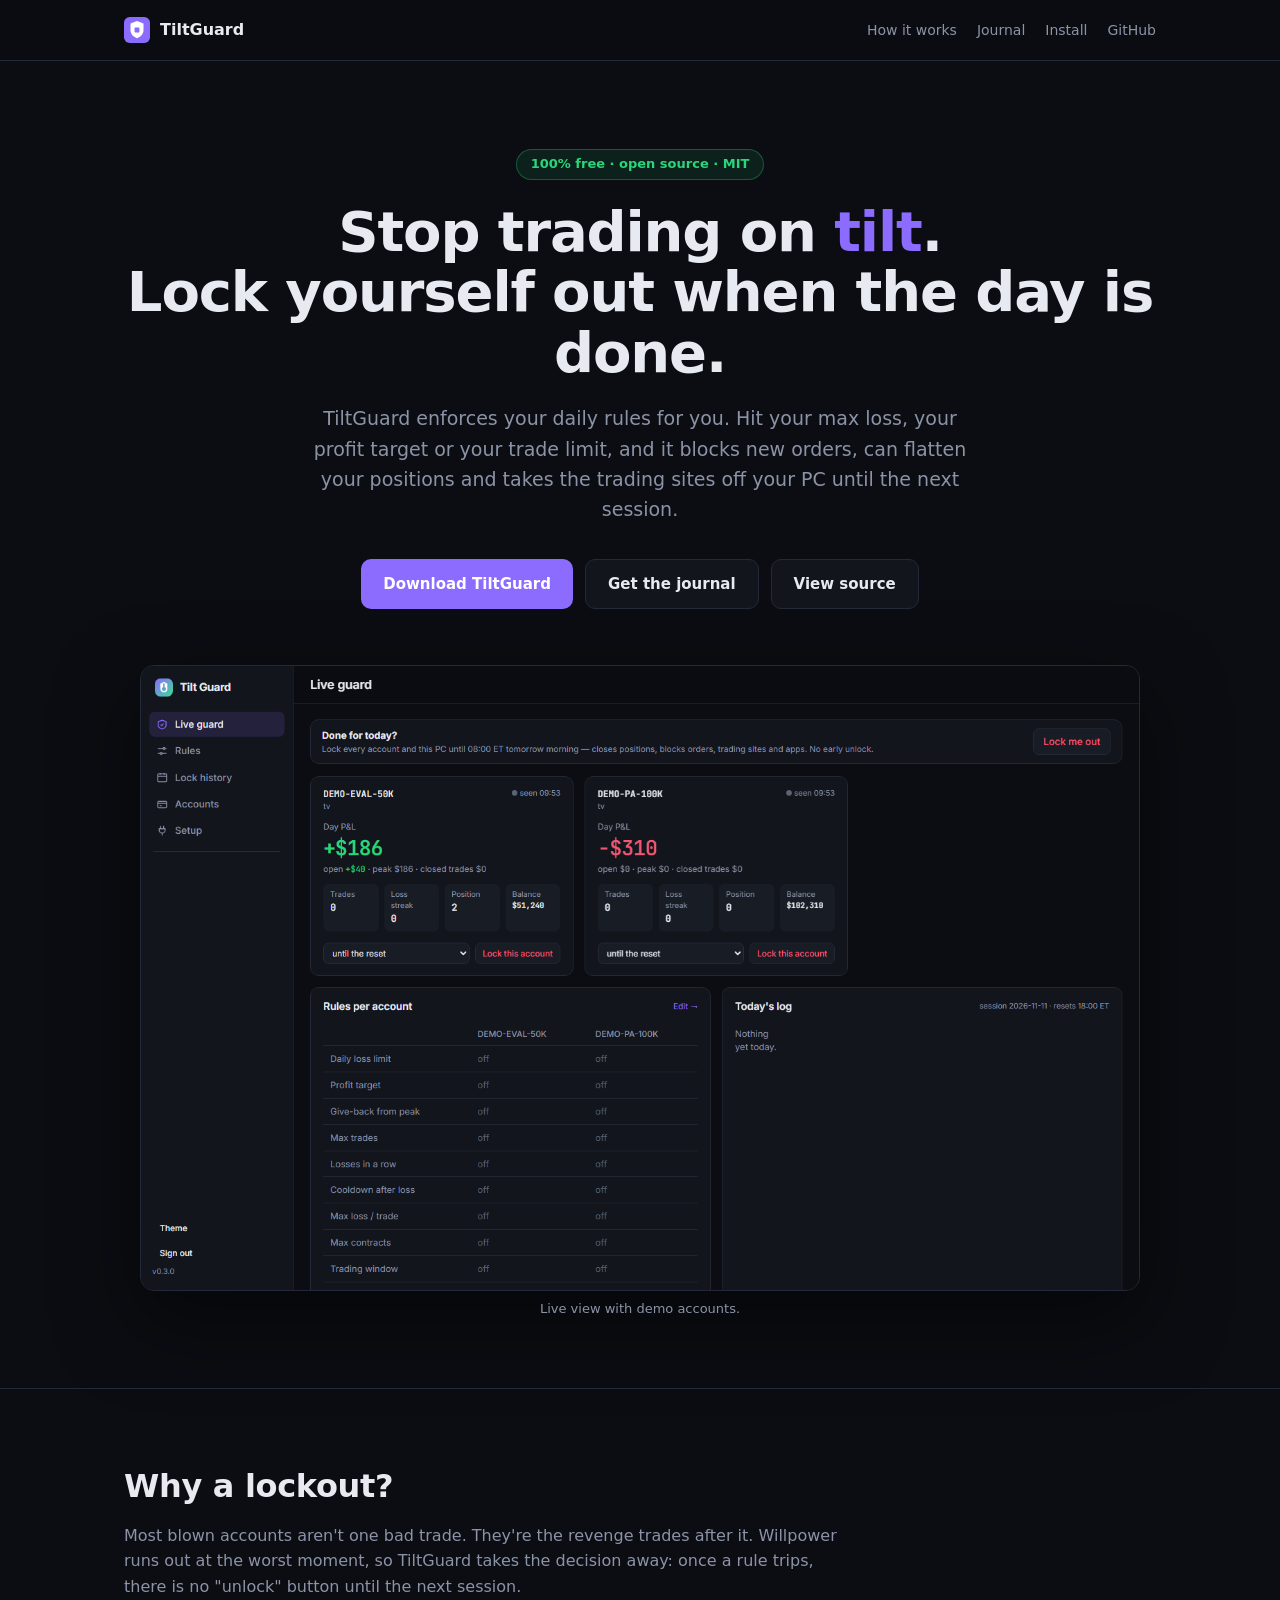
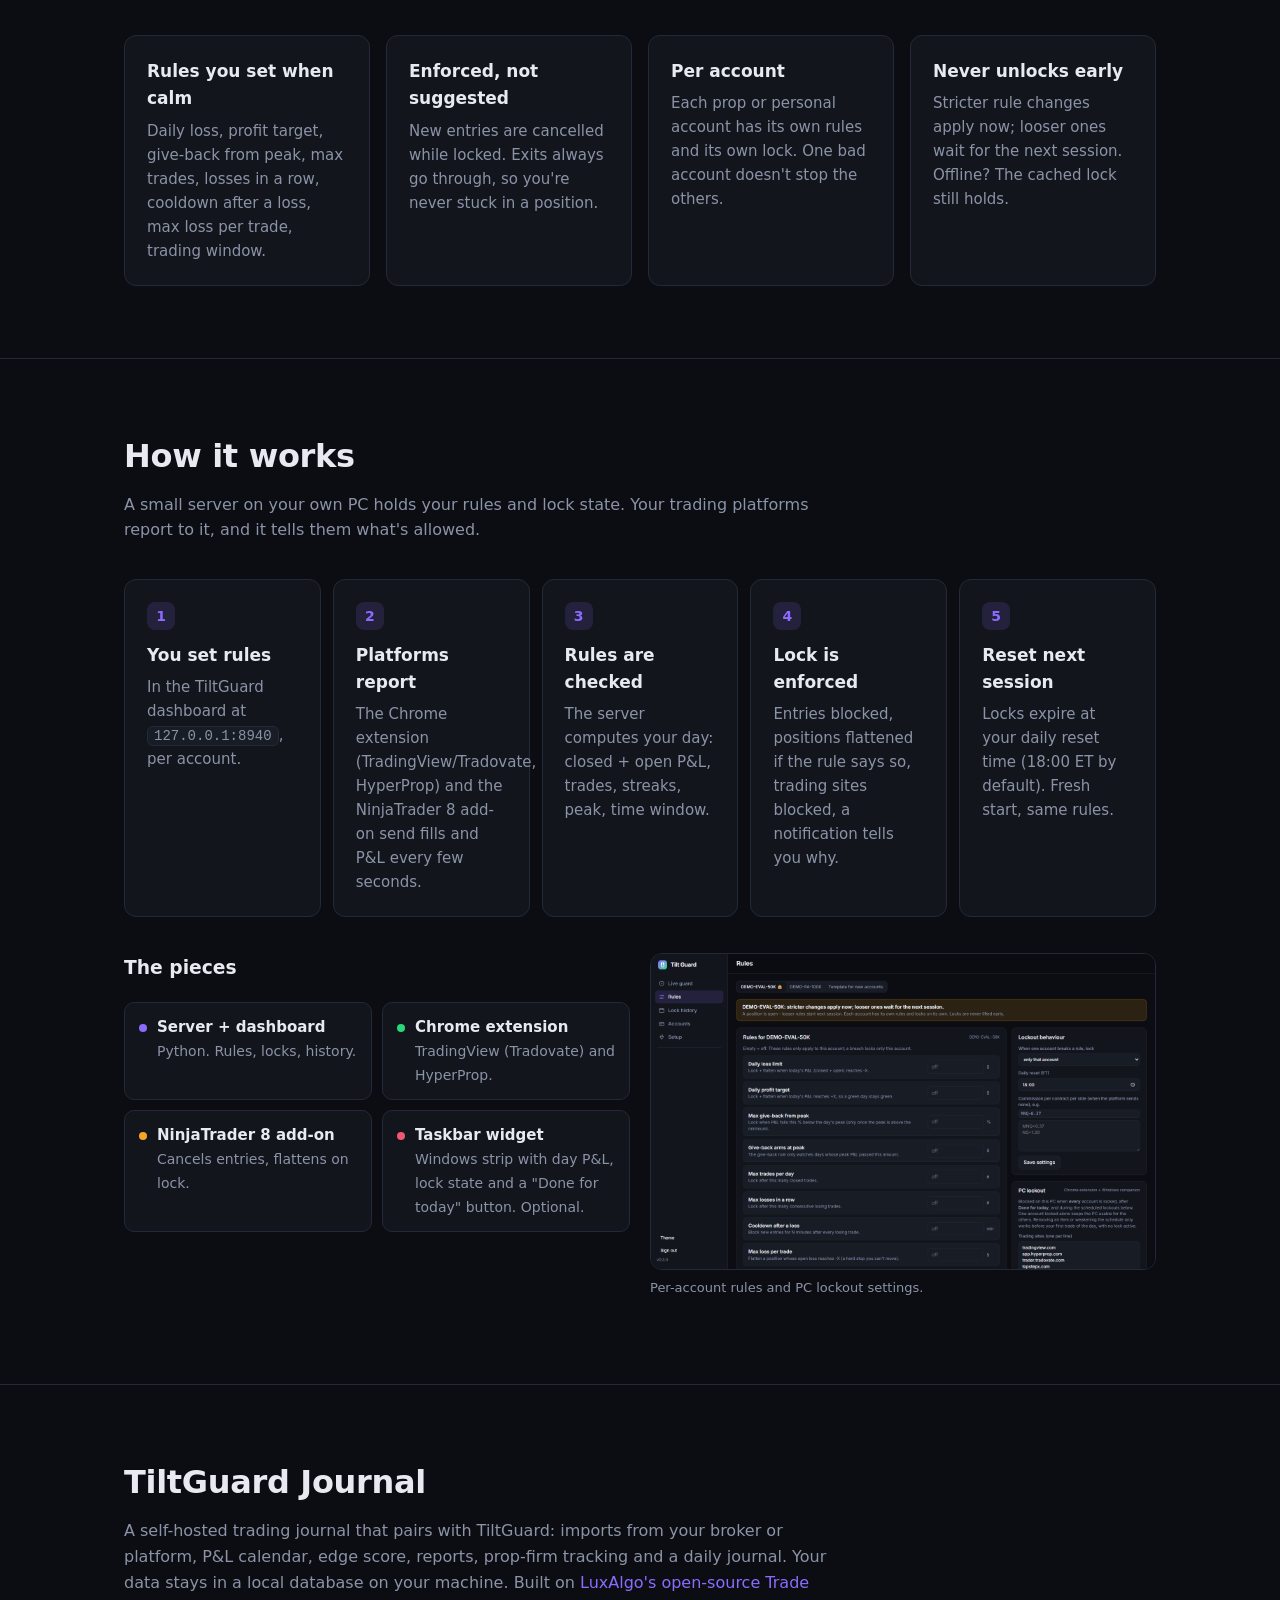
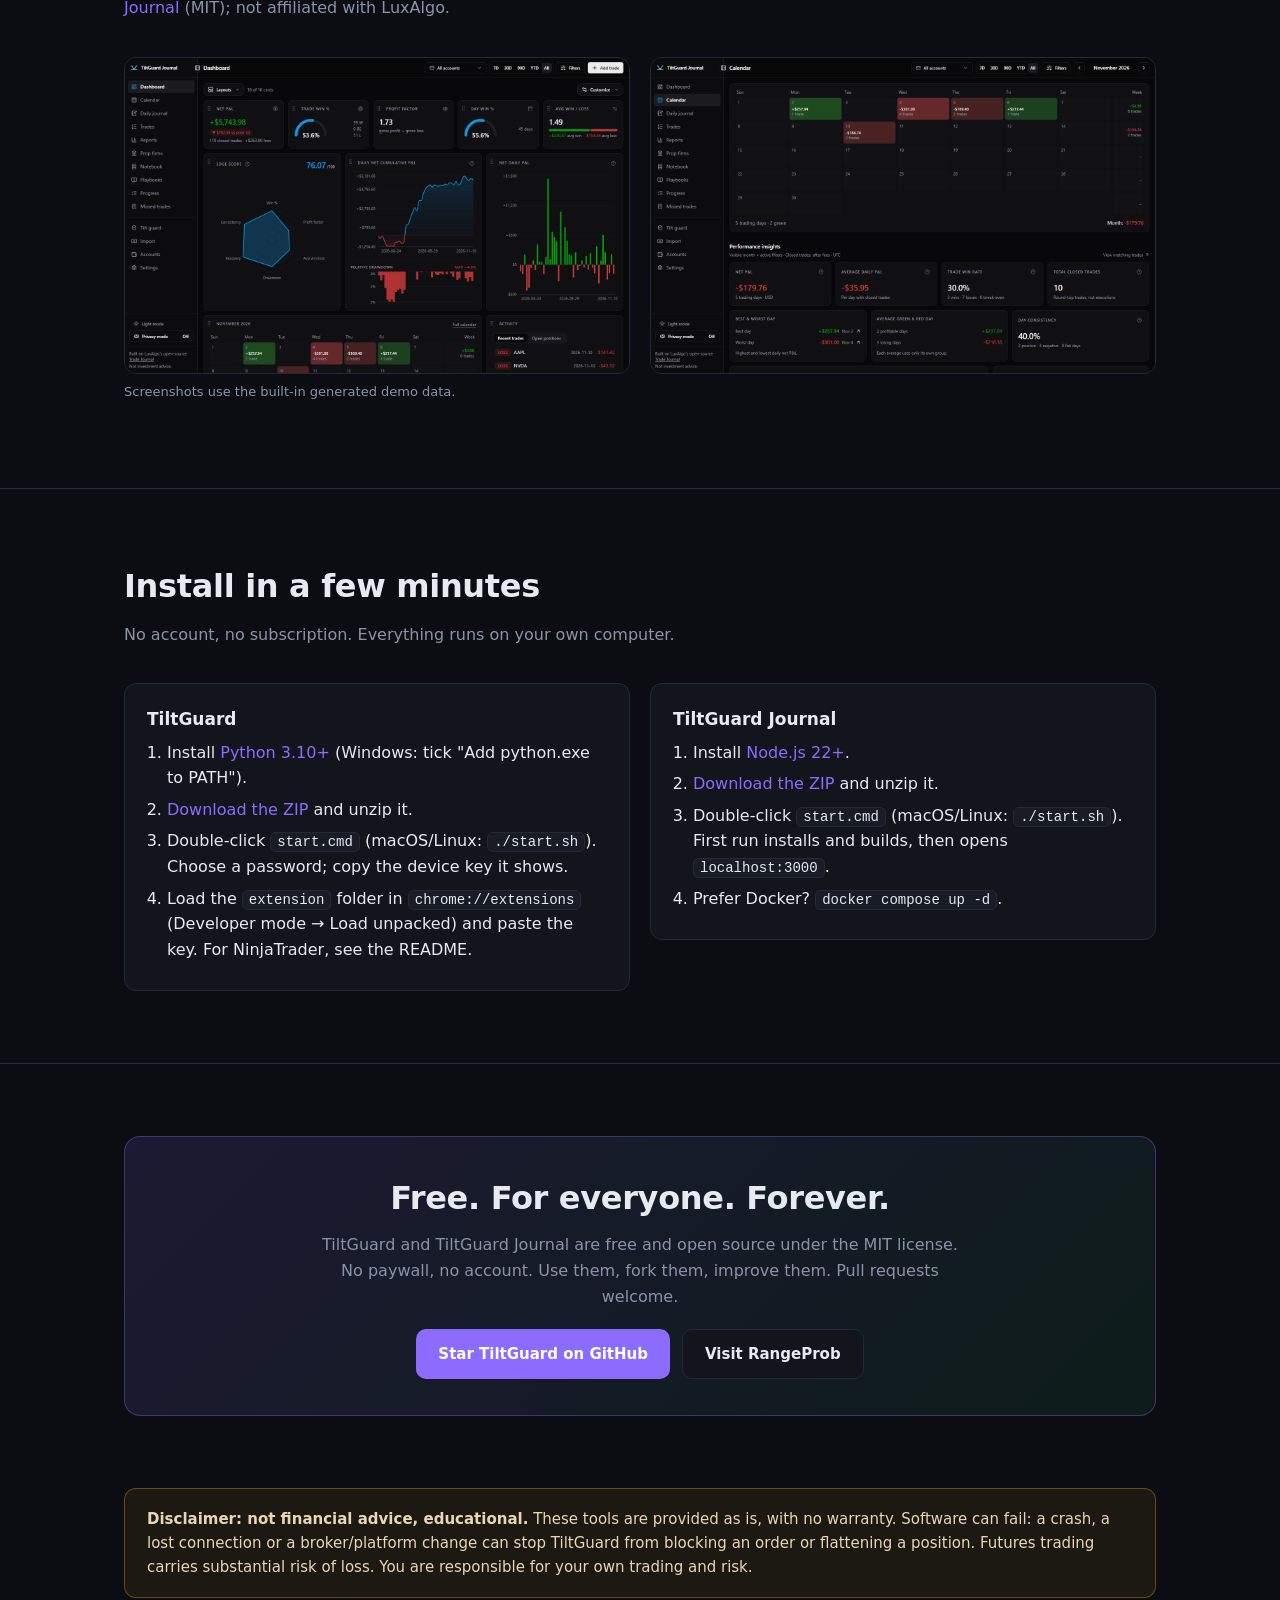
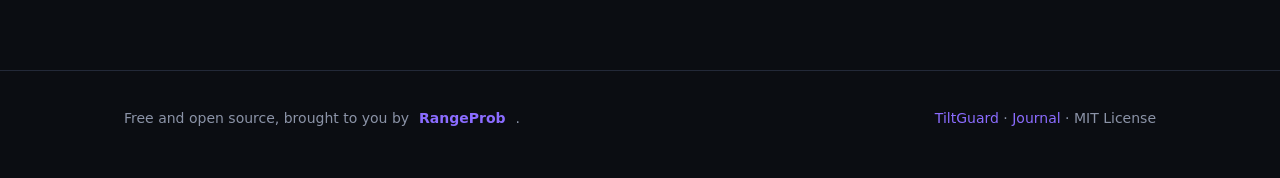
==== docs/index.html @ f9341b46 "Project website (GitHub Pages) Co-Authored-By: Claude Opus 5.5 <noreply@anthropic.com>" ====
<!DOCTYPE html>
<html lang="en">
<head>
<meta charset="utf-8">
<meta name="viewport" content="width=device-width, initial-scale=1">
<title>TiltGuard — free daily lockout and trading journal for futures traders</title>
<meta name="description" content="TiltGuard locks you out for the day when you hit your daily loss, profit target or trade limit. Free and open source, with a self-hosted trading journal. By RangeProb.">
<link rel="icon" href="img/icon.svg" type="image/svg+xml">
<style>
  :root{--bg:#0b0d12;--panel:#12151c;--line:#232938;--text:#e7eaf1;--muted:#8b93a7;--accent:#8b6cff;--green:#2bd67b;--red:#f25672;--amber:#f5a524}
  *{box-sizing:border-box}
  html{scroll-behavior:smooth}
  body{margin:0;background:var(--bg);color:var(--text);font:16px/1.6 Inter,system-ui,-apple-system,"Segoe UI",sans-serif;-webkit-font-smoothing:antialiased}
  a{color:var(--accent);text-decoration:none}a:hover{text-decoration:underline}
  .wrap{max-width:1080px;margin:0 auto;padding:0 24px}
  nav{position:sticky;top:0;z-index:5;background:rgba(11,13,18,.85);backdrop-filter:blur(8px);border-bottom:1px solid var(--line)}
  nav .wrap{display:flex;align-items:center;gap:24px;height:60px}
  nav .brand{display:flex;align-items:center;gap:10px;font-weight:700;color:var(--text)}
  nav .brand img{width:26px;height:26px}
  nav .links{margin-left:auto;display:flex;gap:20px;font-size:14px}
  nav .links a{color:var(--muted)}nav .links a:hover{color:var(--text);text-decoration:none}
  header{padding:88px 0 56px;text-align:center}
  .tag{display:inline-block;font-size:13px;font-weight:600;color:var(--green);background:rgba(43,214,123,.1);border:1px solid rgba(43,214,123,.3);border-radius:999px;padding:4px 14px;margin-bottom:22px}
  h1{font-size:clamp(34px,5.5vw,56px);line-height:1.08;letter-spacing:-.02em;margin:0 0 20px}
  h1 em{font-style:normal;color:var(--accent)}
  .lead{font-size:19px;color:var(--muted);max-width:680px;margin:0 auto 34px}
  .cta{display:flex;gap:12px;justify-content:center;flex-wrap:wrap}
  .btn{display:inline-flex;align-items:center;gap:8px;padding:12px 22px;border-radius:10px;font-weight:600;font-size:15px}
  .btn.primary{background:var(--accent);color:#fff}
  .btn.ghost{border:1px solid var(--line);color:var(--text);background:var(--panel)}
  .btn:hover{text-decoration:none;filter:brightness(1.1)}
  .hero-shot{margin:56px auto 0;max-width:1000px;border:1px solid var(--line);border-radius:14px;overflow:hidden;box-shadow:0 30px 80px rgba(0,0,0,.5)}
  .hero-shot img{display:block;width:100%}
  section{padding:72px 0;border-top:1px solid var(--line)}
  h2{font-size:32px;letter-spacing:-.01em;margin:0 0 10px}
  .sub{color:var(--muted);margin:0 0 36px;max-width:720px}
  .grid{display:grid;grid-template-columns:repeat(auto-fit,minmax(240px,1fr));gap:16px}
  .card{background:var(--panel);border:1px solid var(--line);border-radius:12px;padding:22px}
  .card h3{margin:0 0 6px;font-size:17px}
  .card p{margin:0;color:var(--muted);font-size:15px}
  .card .n{display:inline-grid;place-items:center;width:28px;height:28px;border-radius:8px;background:rgba(139,108,255,.15);color:var(--accent);font-weight:700;font-size:14px;margin-bottom:12px}
  .flow{display:grid;grid-template-columns:repeat(auto-fit,minmax(190px,1fr));gap:12px;counter-reset:s}
  .flow .card{position:relative}
  .rules{display:grid;grid-template-columns:repeat(auto-fit,minmax(220px,1fr));gap:10px;margin-top:8px}
  .rule{display:flex;gap:10px;align-items:flex-start;padding:12px 14px;border:1px solid var(--line);border-radius:10px;background:var(--panel);font-size:15px}
  .rule b{display:block}.rule span{color:var(--muted);font-size:14px}
  .dot{width:8px;height:8px;border-radius:50%;margin-top:9px;flex:none}
  .split{display:grid;grid-template-columns:1fr 1fr;gap:20px;align-items:start}
  .shot{border:1px solid var(--line);border-radius:12px;overflow:hidden}.shot img{display:block;width:100%}
  .cap{color:var(--muted);font-size:13px;margin-top:8px}
  ol.steps{margin:0;padding-left:20px}ol.steps li{margin:6px 0}
  code{font:14px "JetBrains Mono",ui-monospace,Consolas,monospace;background:#181c25;border:1px solid var(--line);border-radius:6px;padding:1px 6px}
  .free{background:linear-gradient(135deg,rgba(139,108,255,.14),rgba(43,214,123,.08));border:1px solid rgba(139,108,255,.35);border-radius:16px;padding:36px;text-align:center}
  .free h2{margin-bottom:8px}.free p{color:var(--muted);max-width:640px;margin:0 auto 20px}
  .warn{border:1px solid rgba(245,165,36,.35);background:rgba(245,165,36,.07);border-radius:12px;padding:18px 22px;color:#e9d7b4;font-size:15px}
  footer{border-top:1px solid var(--line);padding:36px 0 48px;color:var(--muted);font-size:14px}
  footer .wrap{display:flex;flex-wrap:wrap;gap:16px;justify-content:space-between;align-items:center}
  .rp{display:flex;align-items:center;gap:10px}.rp b{color:var(--text)}
  @media (max-width:760px){.split{grid-template-columns:1fr}nav .links{display:none}header{padding-top:56px}}
</style>
</head>
<body>

<nav><div class="wrap">
  <a class="brand" href="#"><img src="img/icon.svg" alt="">TiltGuard</a>
  <div class="links">
    <a href="#how">How it works</a><a href="#journal">Journal</a><a href="#install">Install</a>
    <a href="https://github.com/Aminou973/tiltguard">GitHub</a>
  </div>
</div></nav>

<header><div class="wrap">
  <div class="tag">100% free · open source · MIT</div>
  <h1>Stop trading on <em>tilt</em>.<br>Lock yourself out when the day is done.</h1>
  <p class="lead">TiltGuard enforces your daily rules for you. Hit your max loss, your profit target or your trade limit, and it blocks new orders, can flatten your positions and takes the trading sites off your PC until the next session.</p>
  <div class="cta">
    <a class="btn primary" href="https://github.com/Aminou973/tiltguard/archive/refs/heads/main.zip">Download TiltGuard</a>
    <a class="btn ghost" href="https://github.com/Aminou973/tiltguard-journal">Get the journal</a>
    <a class="btn ghost" href="https://github.com/Aminou973/tiltguard">View source</a>
  </div>
  <div class="hero-shot"><img src="img/guard-live.png" alt="TiltGuard live view with two demo accounts: day P&L, open position, lock buttons" loading="eager"></div>
  <p class="cap">Live view with demo accounts.</p>
</div></header>

<section id="why"><div class="wrap">
  <h2>Why a lockout?</h2>
  <p class="sub">Most blown accounts aren't one bad trade. They're the revenge trades after it. Willpower runs out at the worst moment, so TiltGuard takes the decision away: once a rule trips, there is no "unlock" button until the next session.</p>
  <div class="grid">
    <div class="card"><h3>Rules you set when calm</h3><p>Daily loss, profit target, give-back from peak, max trades, losses in a row, cooldown after a loss, max loss per trade, trading window.</p></div>
    <div class="card"><h3>Enforced, not suggested</h3><p>New entries are cancelled while locked. Exits always go through, so you're never stuck in a position.</p></div>
    <div class="card"><h3>Per account</h3><p>Each prop or personal account has its own rules and its own lock. One bad account doesn't stop the others.</p></div>
    <div class="card"><h3>Never unlocks early</h3><p>Stricter rule changes apply now; looser ones wait for the next session. Offline? The cached lock still holds.</p></div>
  </div>
</div></section>

<section id="how"><div class="wrap">
  <h2>How it works</h2>
  <p class="sub">A small server on your own PC holds your rules and lock state. Your trading platforms report to it, and it tells them what's allowed.</p>
  <div class="flow">
    <div class="card"><div class="n">1</div><h3>You set rules</h3><p>In the TiltGuard dashboard at <code>127.0.0.1:8940</code>, per account.</p></div>
    <div class="card"><div class="n">2</div><h3>Platforms report</h3><p>The Chrome extension (TradingView/Tradovate, HyperProp) and the NinjaTrader 8 add-on send fills and P&amp;L every few seconds.</p></div>
    <div class="card"><div class="n">3</div><h3>Rules are checked</h3><p>The server computes your day: closed + open P&amp;L, trades, streaks, peak, time window.</p></div>
    <div class="card"><div class="n">4</div><h3>Lock is enforced</h3><p>Entries blocked, positions flattened if the rule says so, trading sites blocked, a notification tells you why.</p></div>
    <div class="card"><div class="n">5</div><h3>Reset next session</h3><p>Locks expire at your daily reset time (18:00 ET by default). Fresh start, same rules.</p></div>
  </div>
  <div class="split" style="margin-top:36px">
    <div>
      <h3 style="margin-top:0">The pieces</h3>
      <div class="rules">
        <div class="rule"><span class="dot" style="background:var(--accent)"></span><div><b>Server + dashboard</b><span>Python. Rules, locks, history.</span></div></div>
        <div class="rule"><span class="dot" style="background:var(--green)"></span><div><b>Chrome extension</b><span>TradingView (Tradovate) and HyperProp.</span></div></div>
        <div class="rule"><span class="dot" style="background:var(--amber)"></span><div><b>NinjaTrader 8 add-on</b><span>Cancels entries, flattens on lock.</span></div></div>
        <div class="rule"><span class="dot" style="background:var(--red)"></span><div><b>Taskbar widget</b><span>Windows strip with day P&amp;L, lock state and a "Done for today" button. Optional.</span></div></div>
      </div>
    </div>
    <div><div class="shot"><img src="img/guard-rules.png" alt="TiltGuard per-account rules page" loading="lazy"></div><p class="cap">Per-account rules and PC lockout settings.</p></div>
  </div>
</div></section>

<section id="journal"><div class="wrap">
  <h2>TiltGuard Journal</h2>
  <p class="sub">A self-hosted trading journal that pairs with TiltGuard: imports from your broker or platform, P&amp;L calendar, edge score, reports, prop-firm tracking and a daily journal. Your data stays in a local database on your machine. Built on <a href="https://github.com/LuxAlgo/trade-journal">LuxAlgo's open-source Trade Journal</a> (MIT); not affiliated with LuxAlgo.</p>
  <div class="split">
    <div class="shot"><img src="img/journal-dashboard.png" alt="TiltGuard Journal dashboard with demo data" loading="lazy"></div>
    <div class="shot"><img src="img/journal-calendar.png" alt="TiltGuard Journal P&L calendar with demo data" loading="lazy"></div>
  </div>
  <p class="cap">Screenshots use the built-in generated demo data.</p>
</div></section>

<section id="install"><div class="wrap">
  <h2>Install in a few minutes</h2>
  <p class="sub">No account, no subscription. Everything runs on your own computer.</p>
  <div class="split">
    <div class="card">
      <h3>TiltGuard</h3>
      <ol class="steps">
        <li>Install <a href="https://www.python.org/downloads/">Python 3.10+</a> (Windows: tick "Add python.exe to PATH").</li>
        <li><a href="https://github.com/Aminou973/tiltguard/archive/refs/heads/main.zip">Download the ZIP</a> and unzip it.</li>
        <li>Double-click <code>start.cmd</code> (macOS/Linux: <code>./start.sh</code>). Choose a password; copy the device key it shows.</li>
        <li>Load the <code>extension</code> folder in <code>chrome://extensions</code> (Developer mode → Load unpacked) and paste the key. For NinjaTrader, see the README.</li>
      </ol>
    </div>
    <div class="card">
      <h3>TiltGuard Journal</h3>
      <ol class="steps">
        <li>Install <a href="https://nodejs.org/">Node.js 22+</a>.</li>
        <li><a href="https://github.com/Aminou973/tiltguard-journal/archive/refs/heads/main.zip">Download the ZIP</a> and unzip it.</li>
        <li>Double-click <code>start.cmd</code> (macOS/Linux: <code>./start.sh</code>). First run installs and builds, then opens <code>localhost:3000</code>.</li>
        <li>Prefer Docker? <code>docker compose up -d</code>.</li>
      </ol>
    </div>
  </div>
</div></section>

<section><div class="wrap">
  <div class="free">
    <h2>Free. For everyone. Forever.</h2>
    <p>TiltGuard and TiltGuard Journal are free and open source under the MIT license. No paywall, no account. Use them, fork them, improve them. Pull requests welcome.</p>
    <div class="cta">
      <a class="btn primary" href="https://github.com/Aminou973/tiltguard">Star TiltGuard on GitHub</a>
      <a class="btn ghost" href="https://rangeprob.com/">Visit RangeProb</a>
    </div>
  </div>
</div></section>

<section style="padding-top:0;border-top:0"><div class="wrap">
  <div class="warn"><b>Disclaimer: not financial advice, educational.</b> These tools are provided as is, with no warranty. Software can fail: a crash, a lost connection or a broker/platform change can stop TiltGuard from blocking an order or flattening a position. Futures trading carries substantial risk of loss. You are responsible for your own trading and risk.</div>
</div></section>

<footer><div class="wrap">
  <div class="rp">Free and open source, brought to you by <b><a href="https://rangeprob.com/">RangeProb</a></b>.</div>
  <div><a href="https://github.com/Aminou973/tiltguard">TiltGuard</a> · <a href="https://github.com/Aminou973/tiltguard-journal">Journal</a> · MIT License</div>
</div></footer>

</body>
</html>
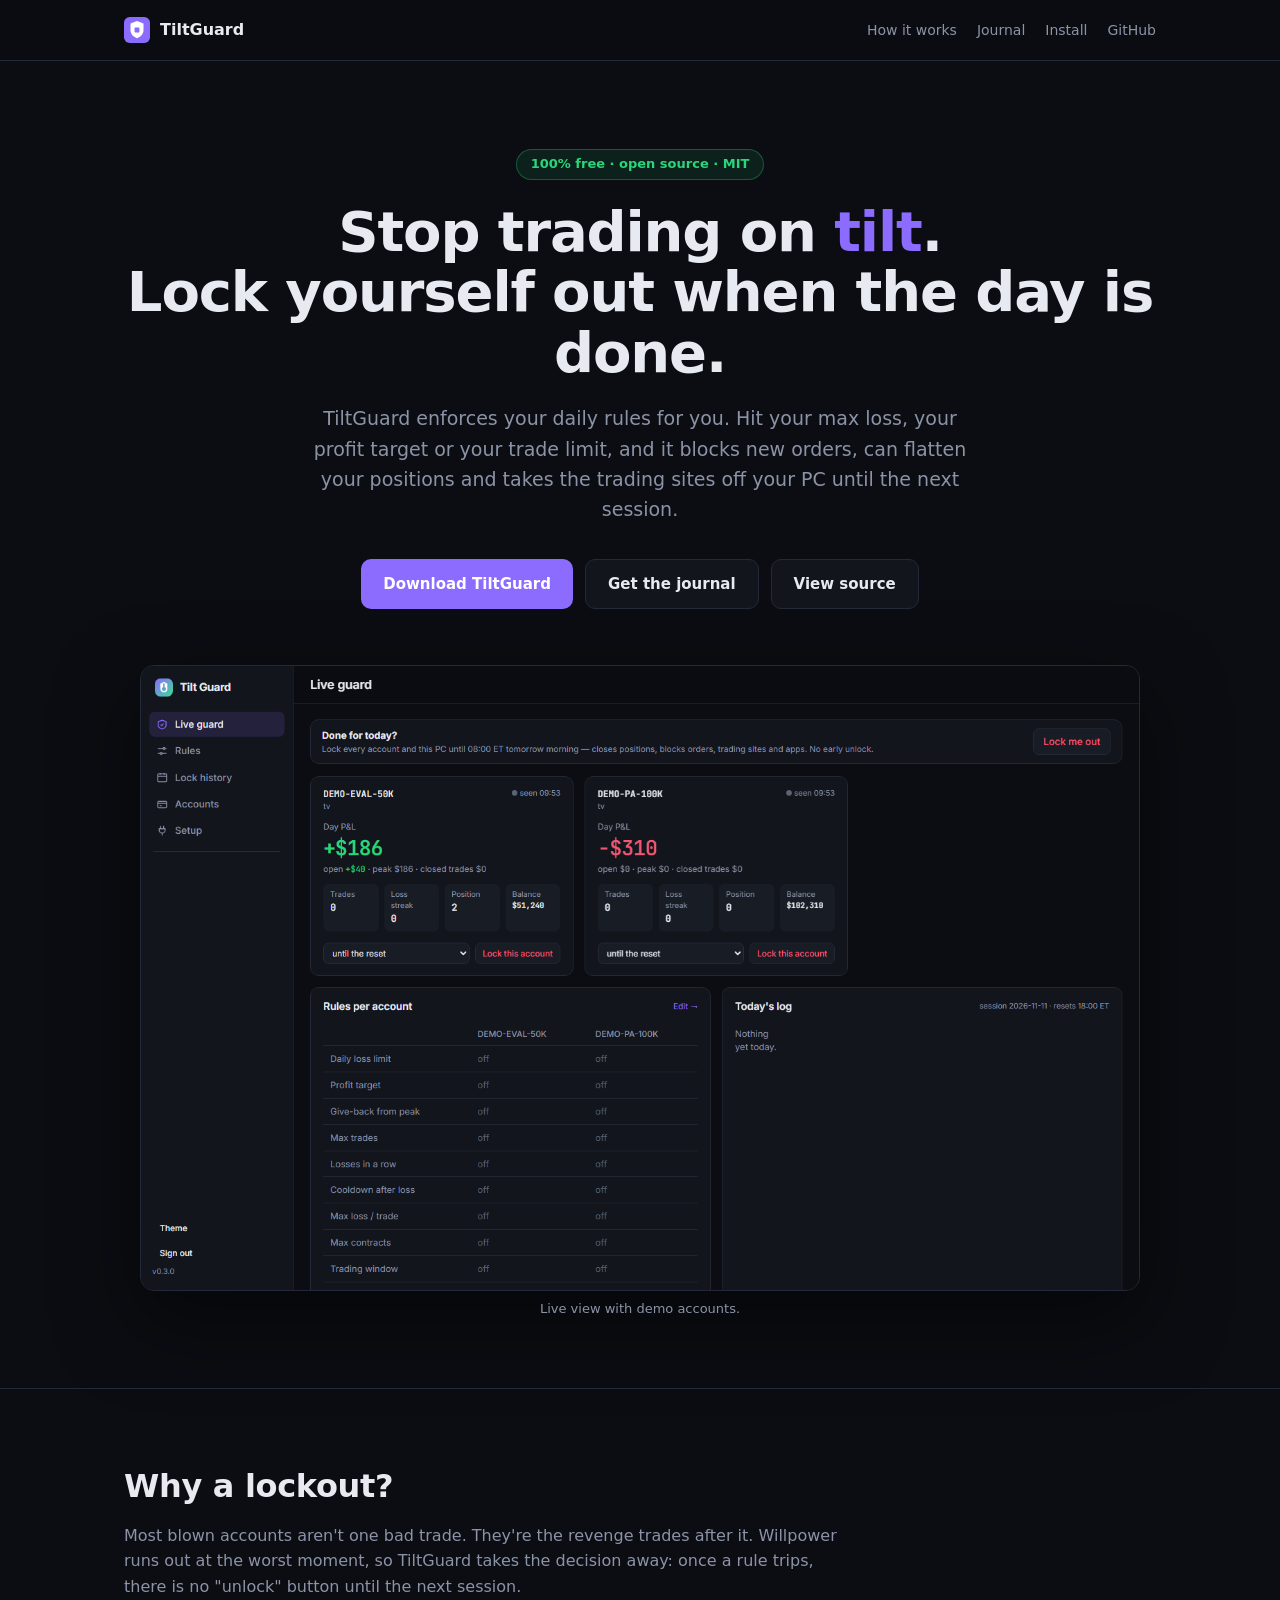
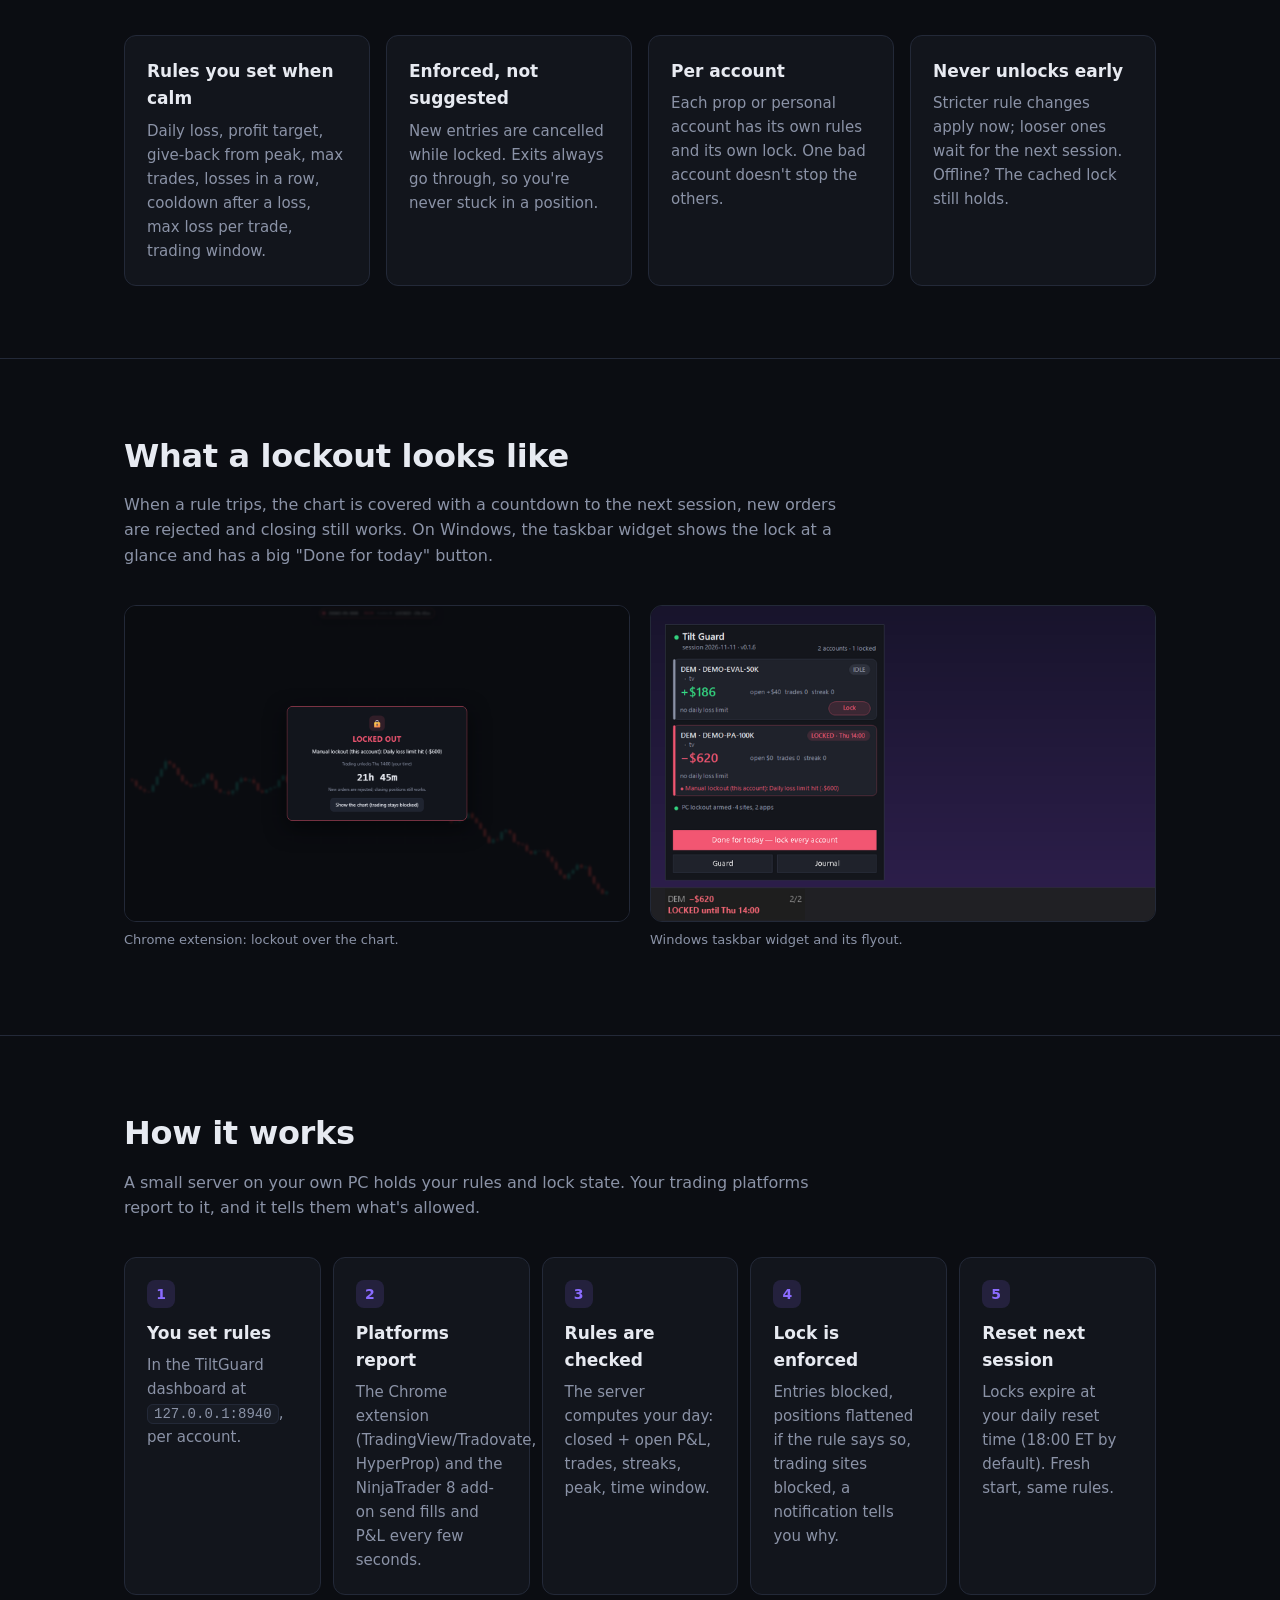
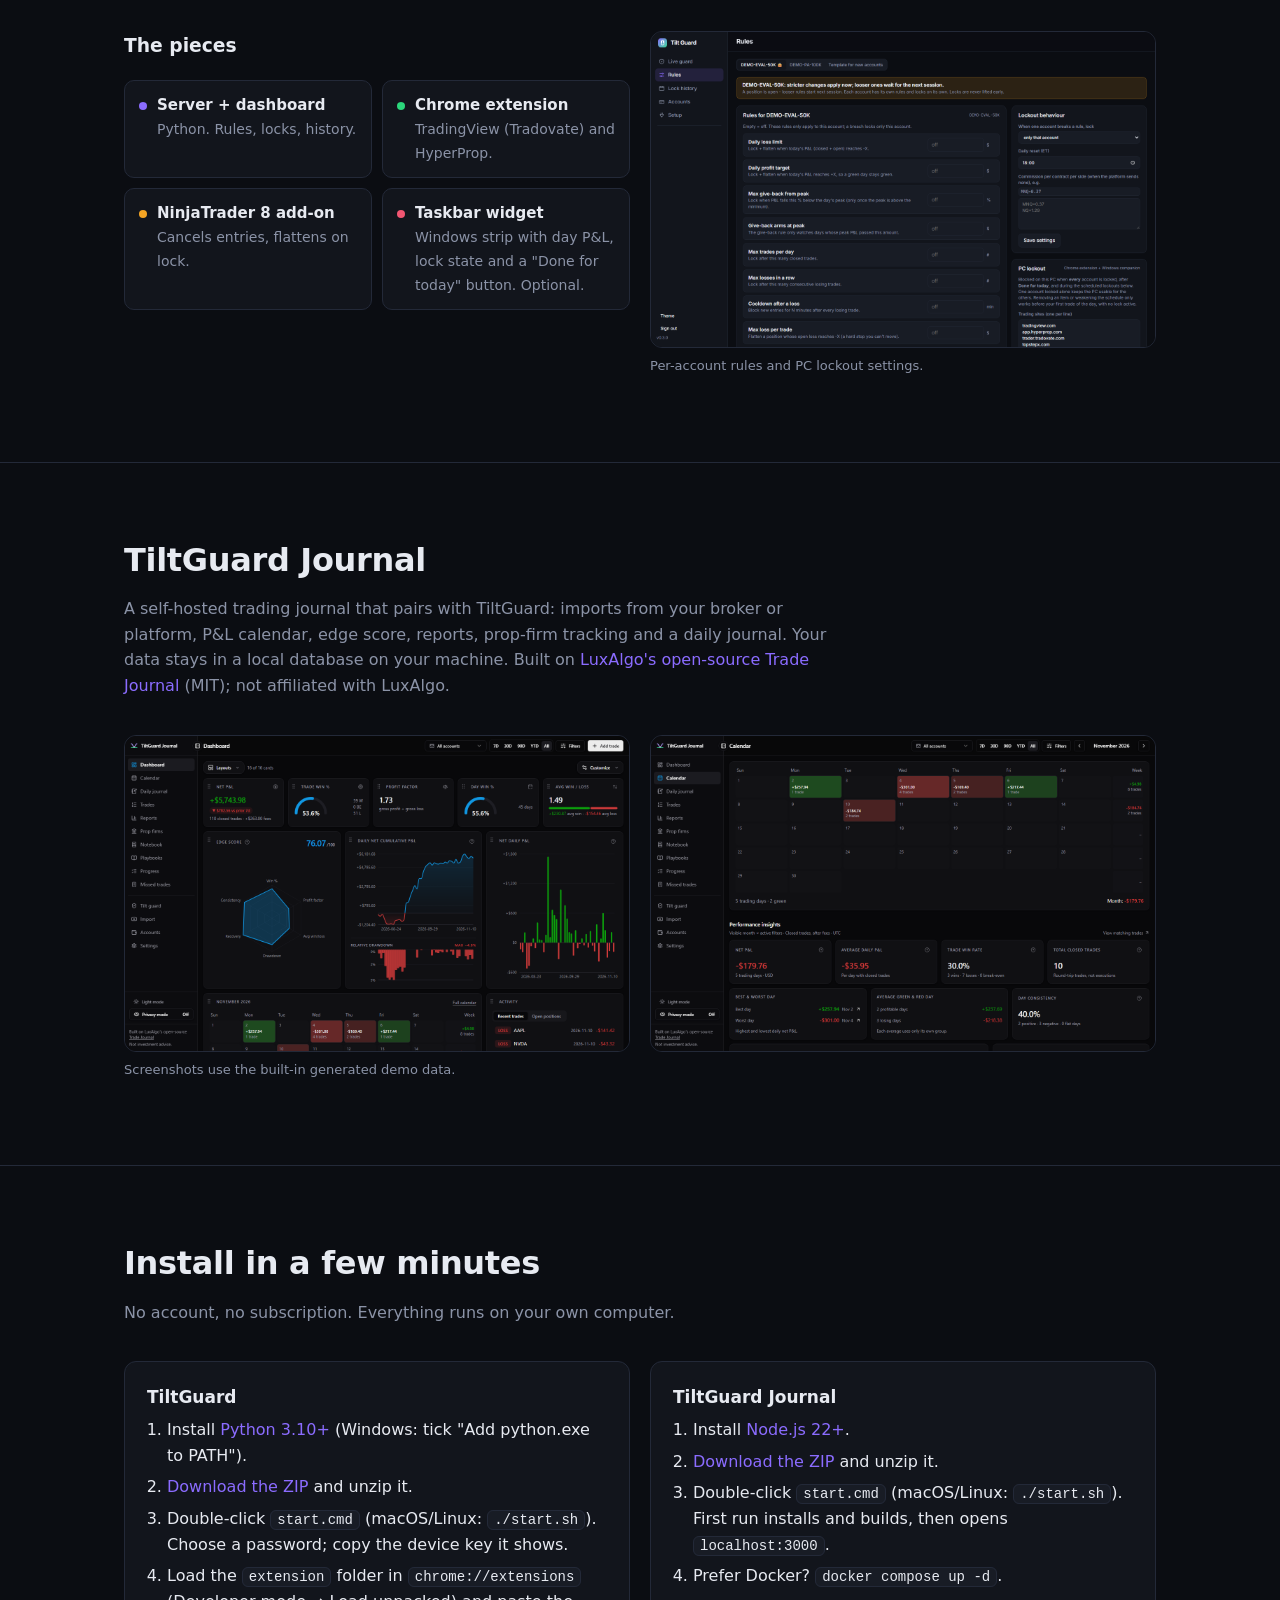
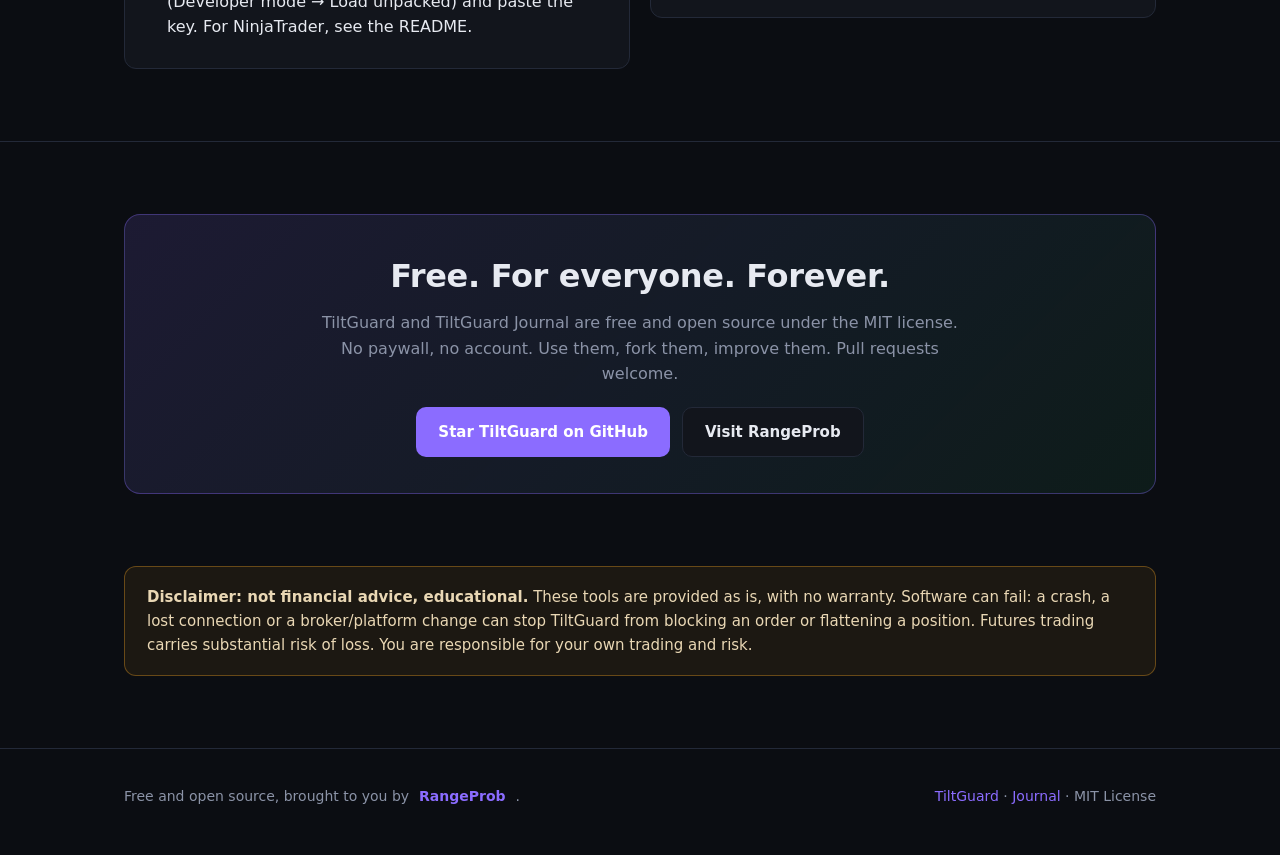
==== commit c8a90940: "Add lockout and taskbar widget screenshots (demo data) Co-Authored-By: Claude Opus 5.5 <noreply@anth" ====
--- a/docs/index.html
+++ b/docs/index.html
@@ -93,6 +93,15 @@
   </div>
 </div></section>
 
+<section id="lockout"><div class="wrap">
+  <h2>What a lockout looks like</h2>
+  <p class="sub">When a rule trips, the chart is covered with a countdown to the next session, new orders are rejected and closing still works. On Windows, the taskbar widget shows the lock at a glance and has a big "Done for today" button.</p>
+  <div class="split">
+    <div><div class="shot"><img src="img/chrome-lockout.png" alt="TiltGuard lockout screen over a chart in Chrome: LOCKED OUT, reason, countdown" loading="lazy"></div><p class="cap">Chrome extension: lockout over the chart.</p></div>
+    <div><div class="shot"><img src="img/widget.png" alt="TiltGuard Windows taskbar widget showing one live and one locked demo account" loading="lazy"></div><p class="cap">Windows taskbar widget and its flyout.</p></div>
+  </div>
+</div></section>
+
 <section id="how"><div class="wrap">
   <h2>How it works</h2>
   <p class="sub">A small server on your own PC holds your rules and lock state. Your trading platforms report to it, and it tells them what's allowed.</p>
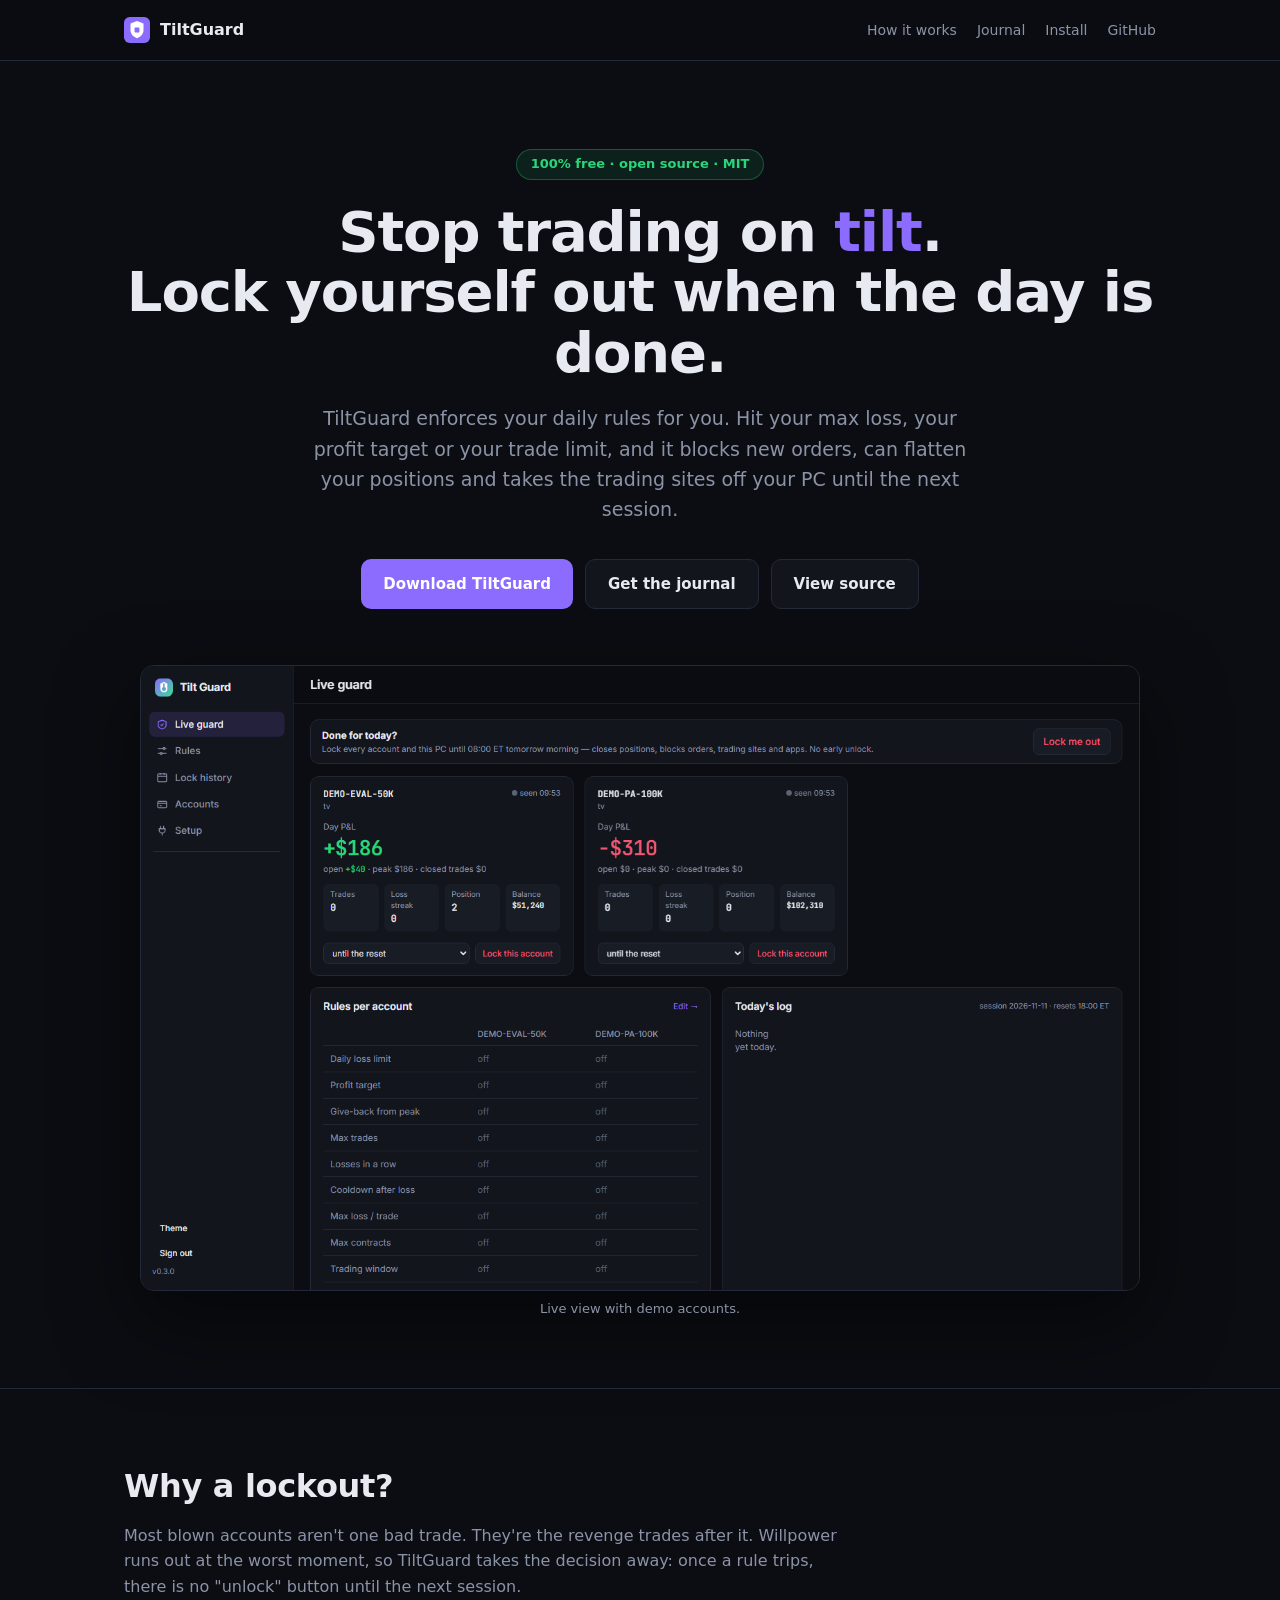
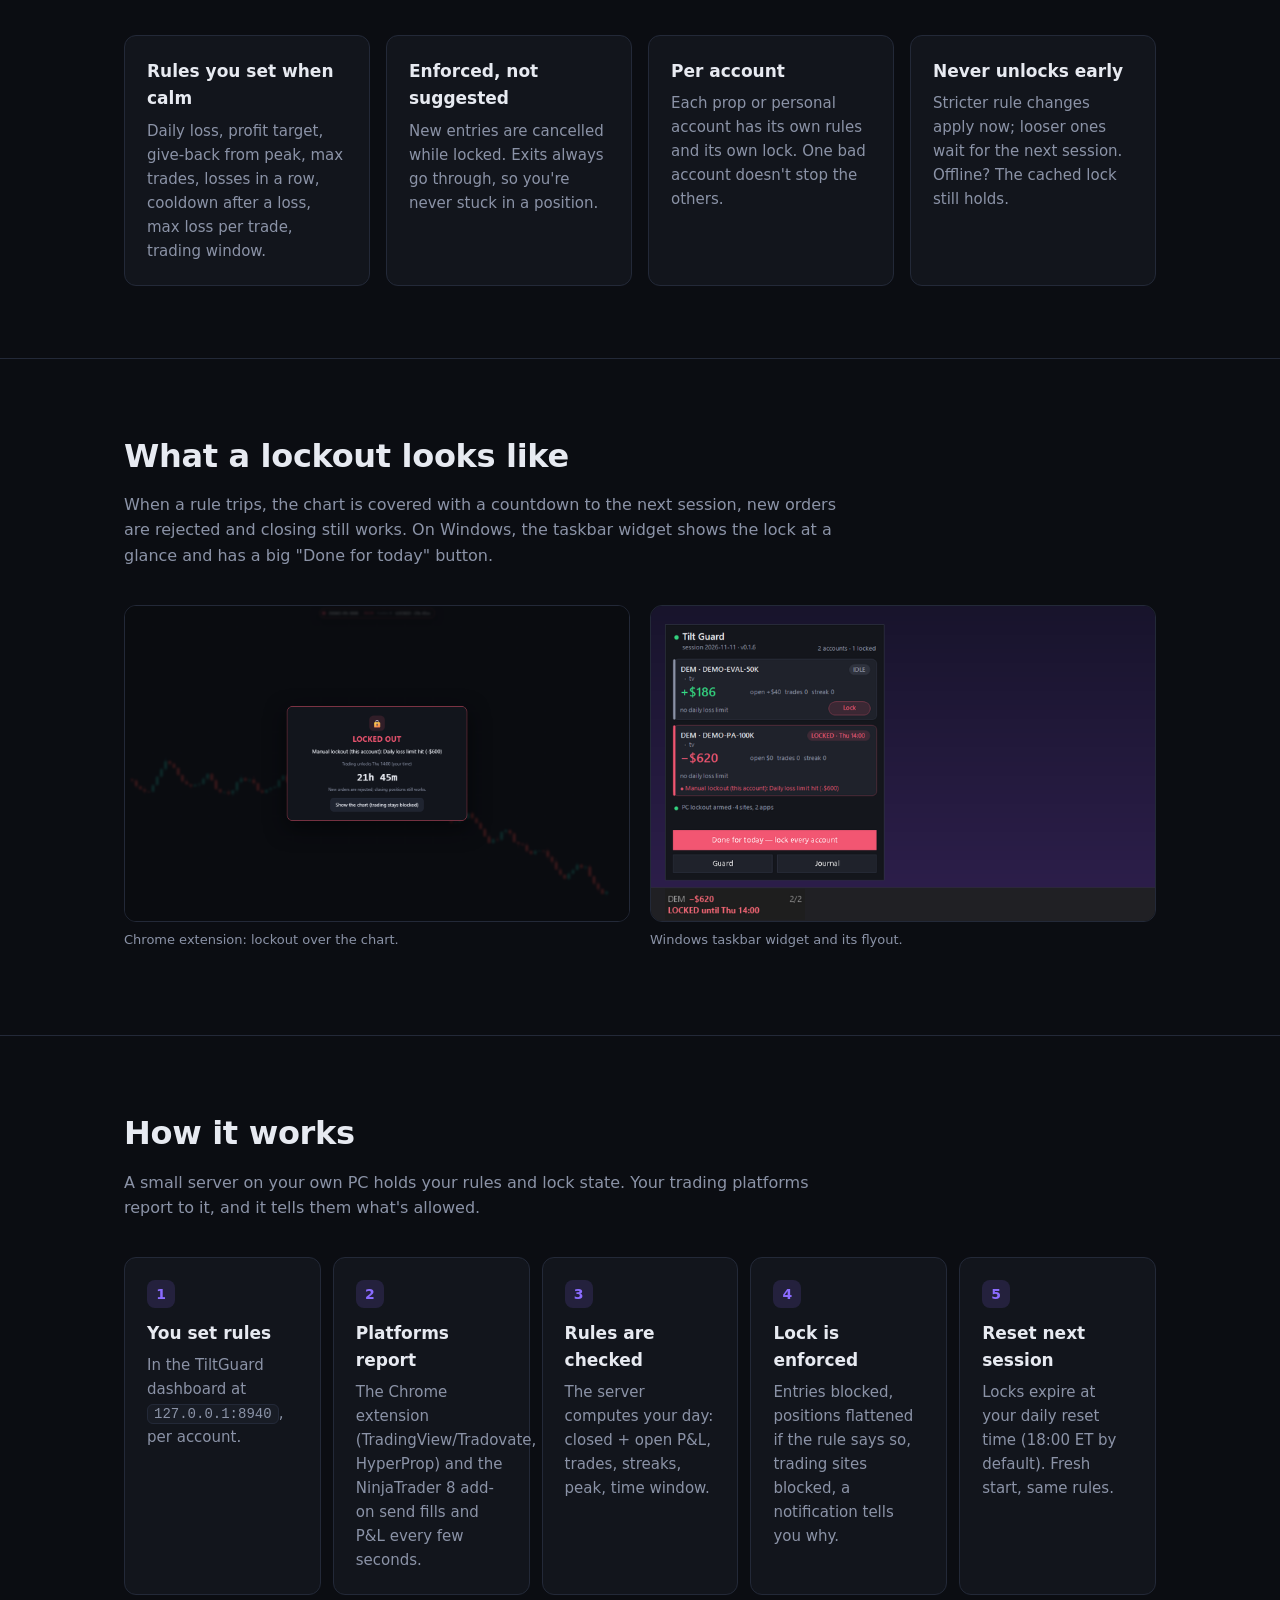
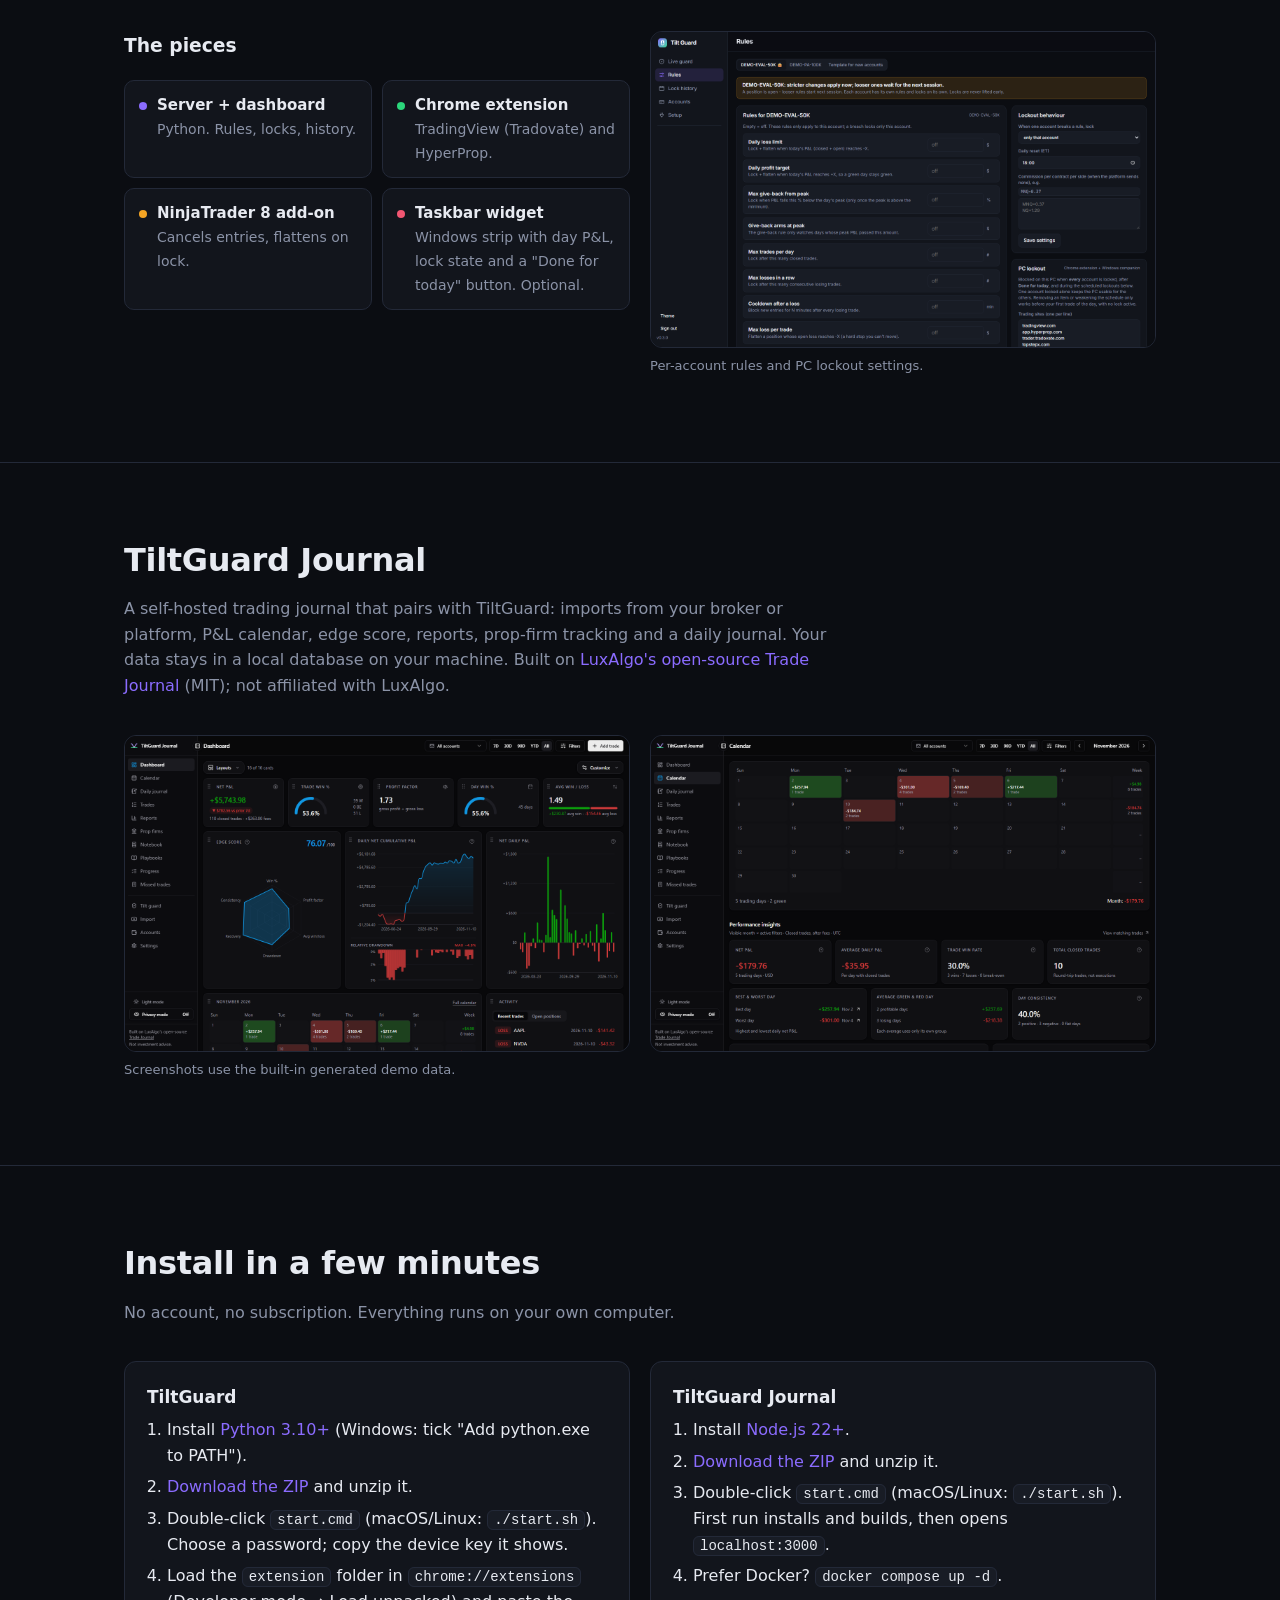
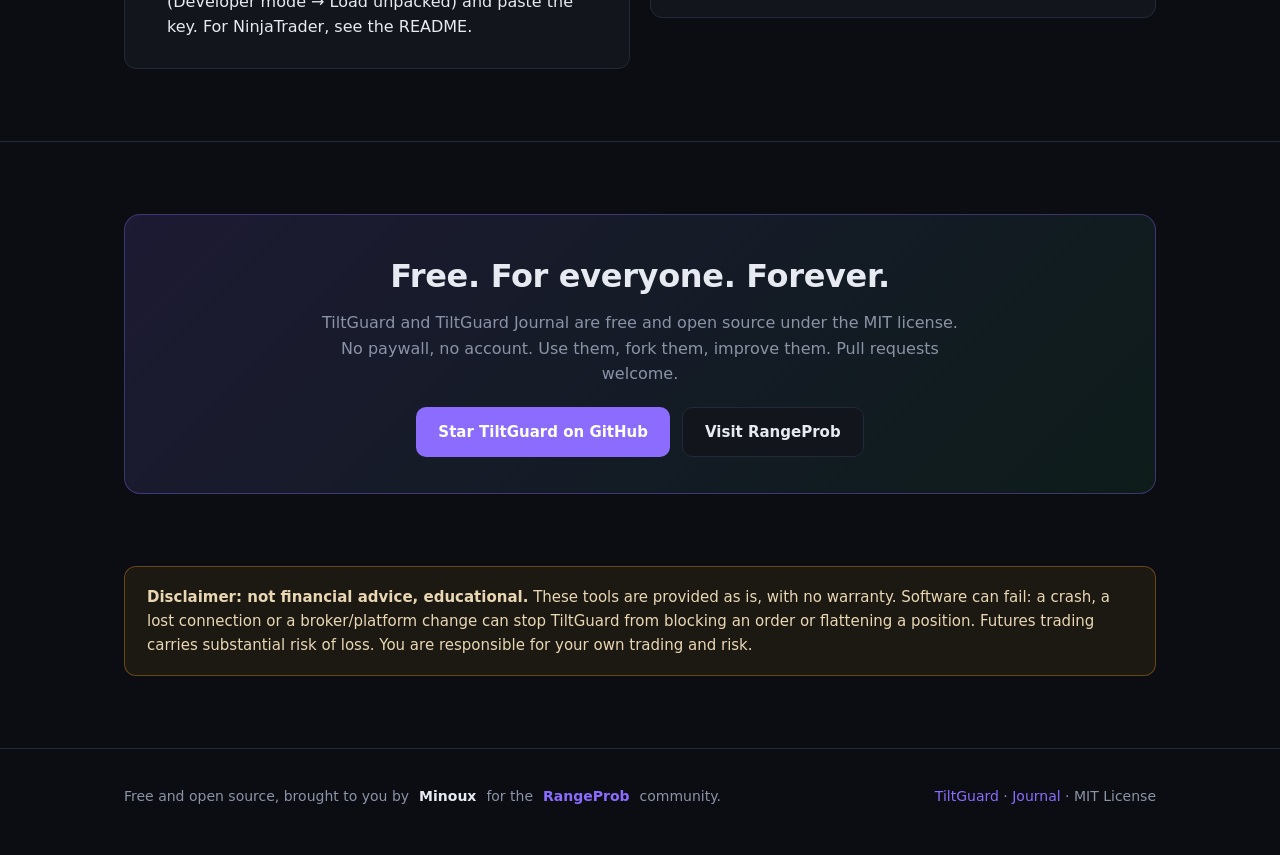
==== commit bef19cf8: "Credit: brought to you by Minoux for the RangeProb community Co-Authored-By: Claude Opus 5.5 <norepl" ====
--- a/docs/index.html
+++ b/docs/index.html
@@ -177,7 +177,7 @@
 </div></section>
 
 <footer><div class="wrap">
-  <div class="rp">Free and open source, brought to you by <b><a href="https://rangeprob.com/">RangeProb</a></b>.</div>
+  <div class="rp">Free and open source, brought to you by <b>Minoux</b> for the <b><a href="https://rangeprob.com/">RangeProb</a></b> community.</div>
   <div><a href="https://github.com/Aminou973/tiltguard">TiltGuard</a> · <a href="https://github.com/Aminou973/tiltguard-journal">Journal</a> · MIT License</div>
 </div></footer>
 
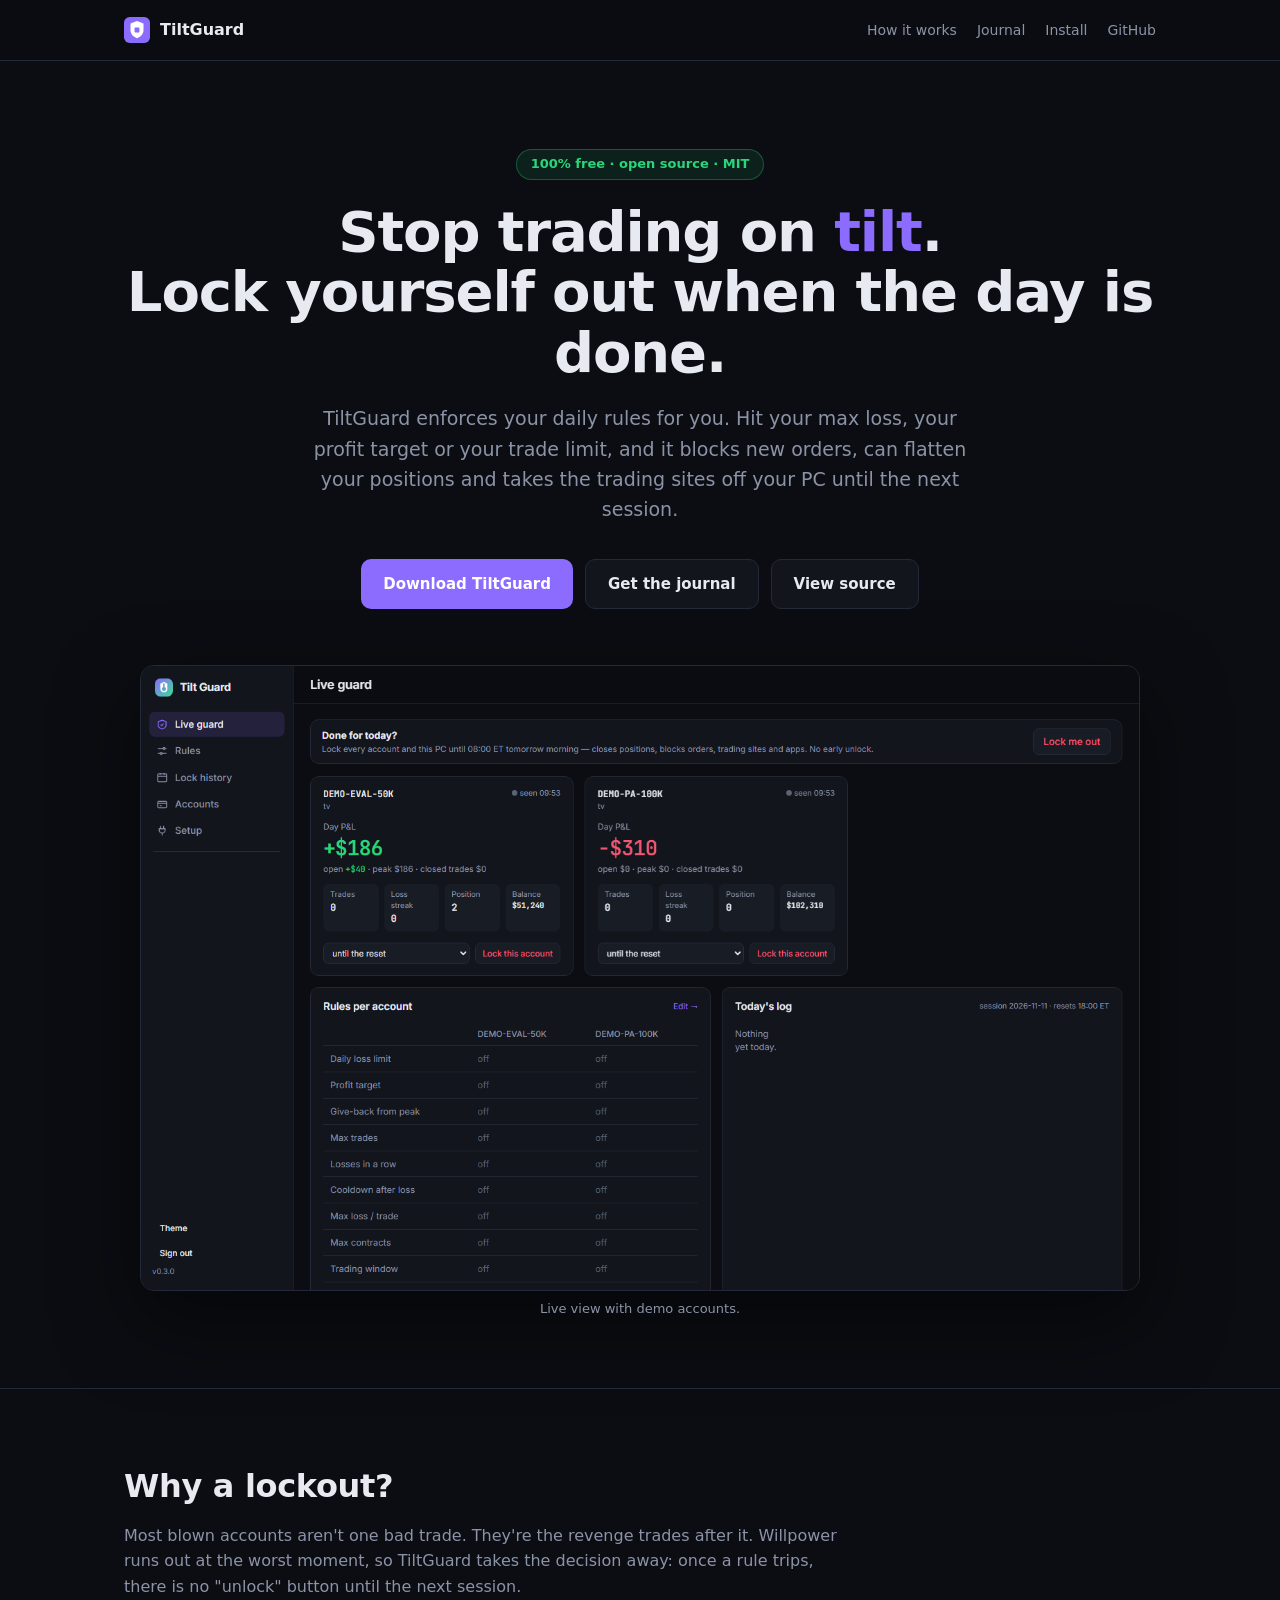
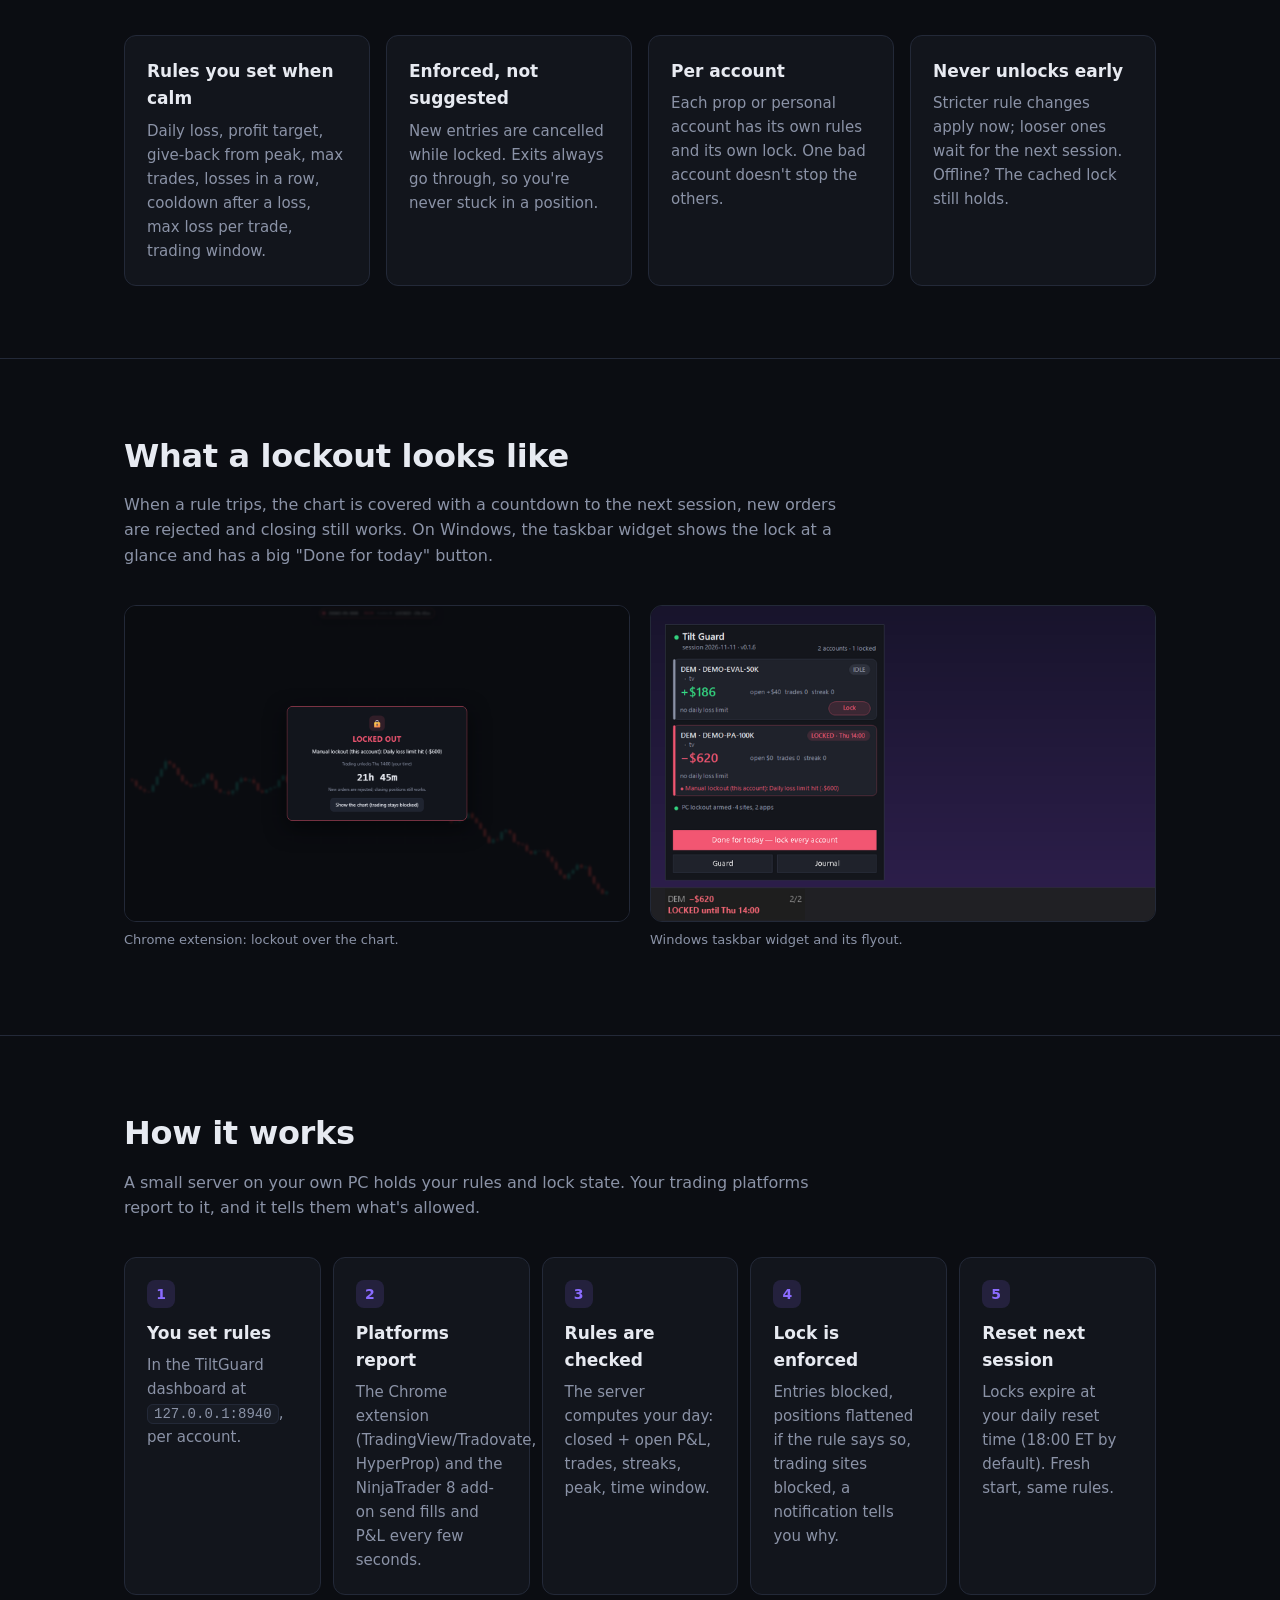
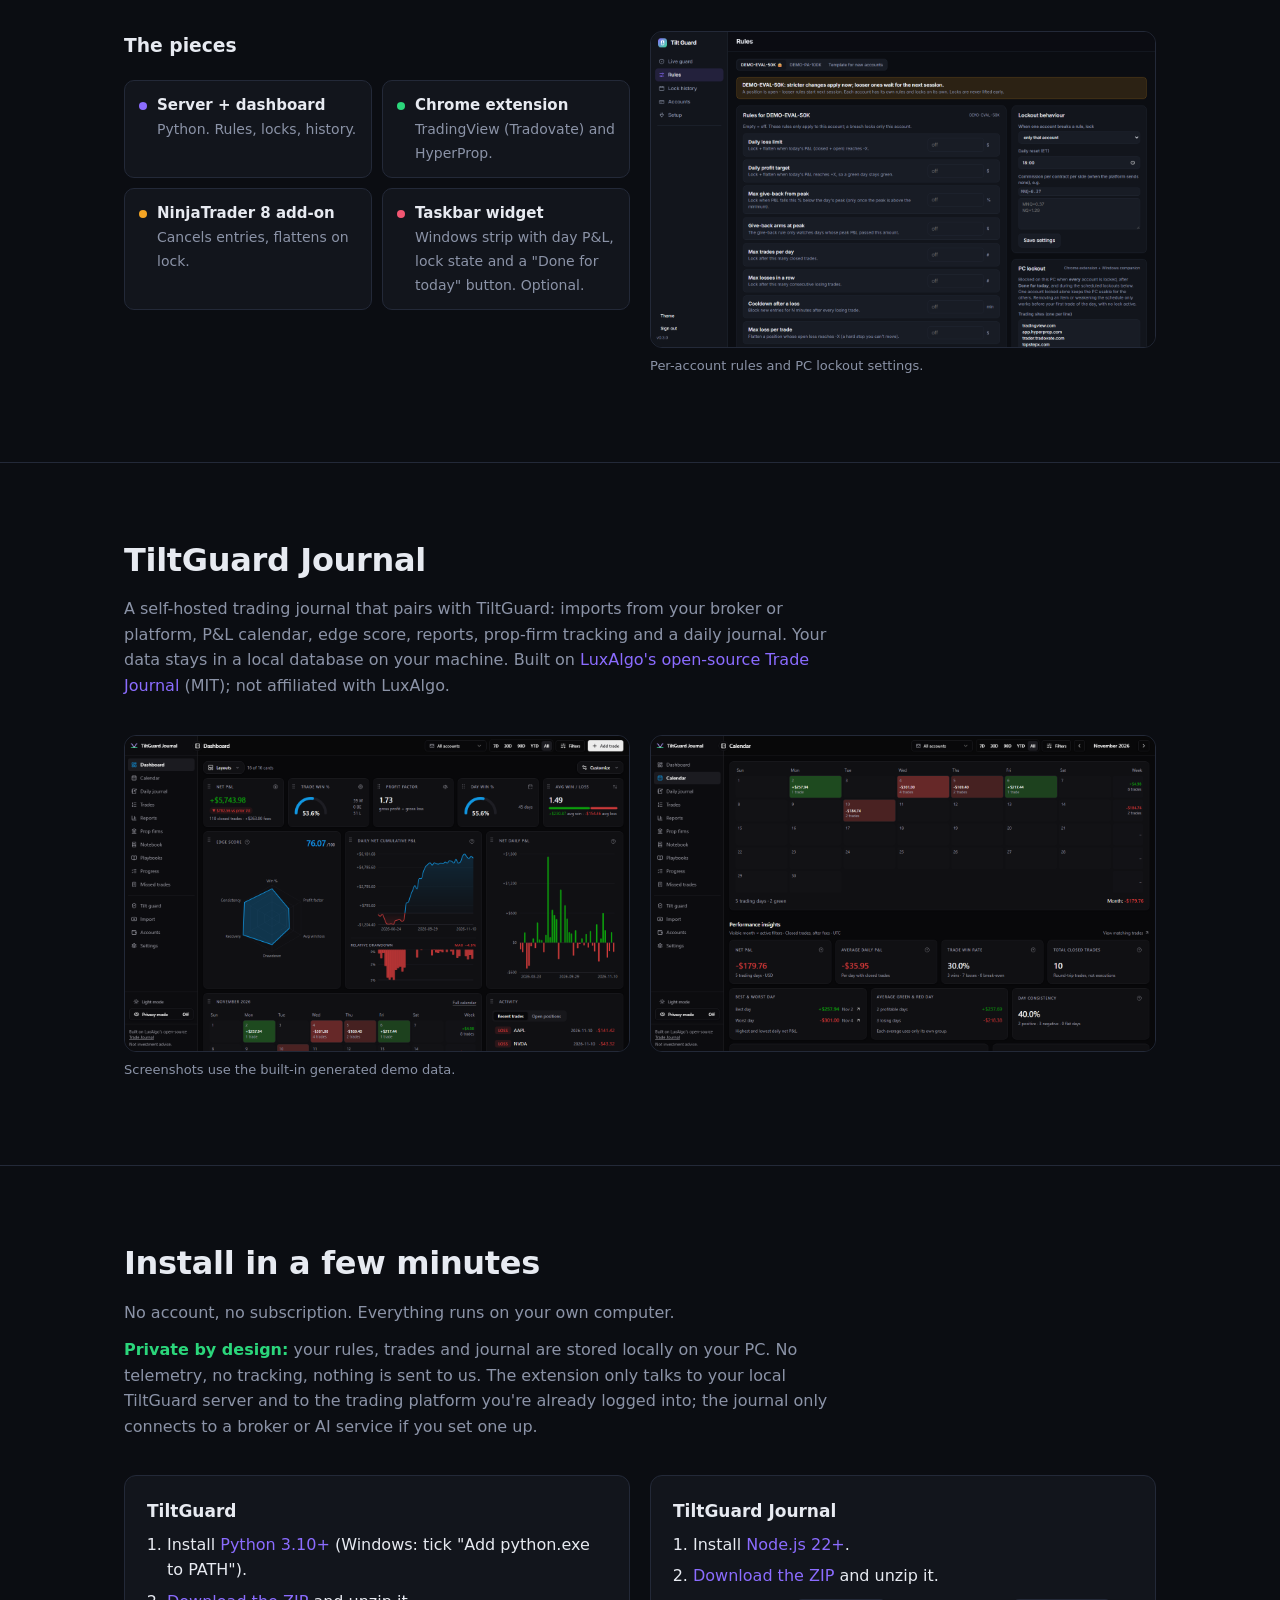
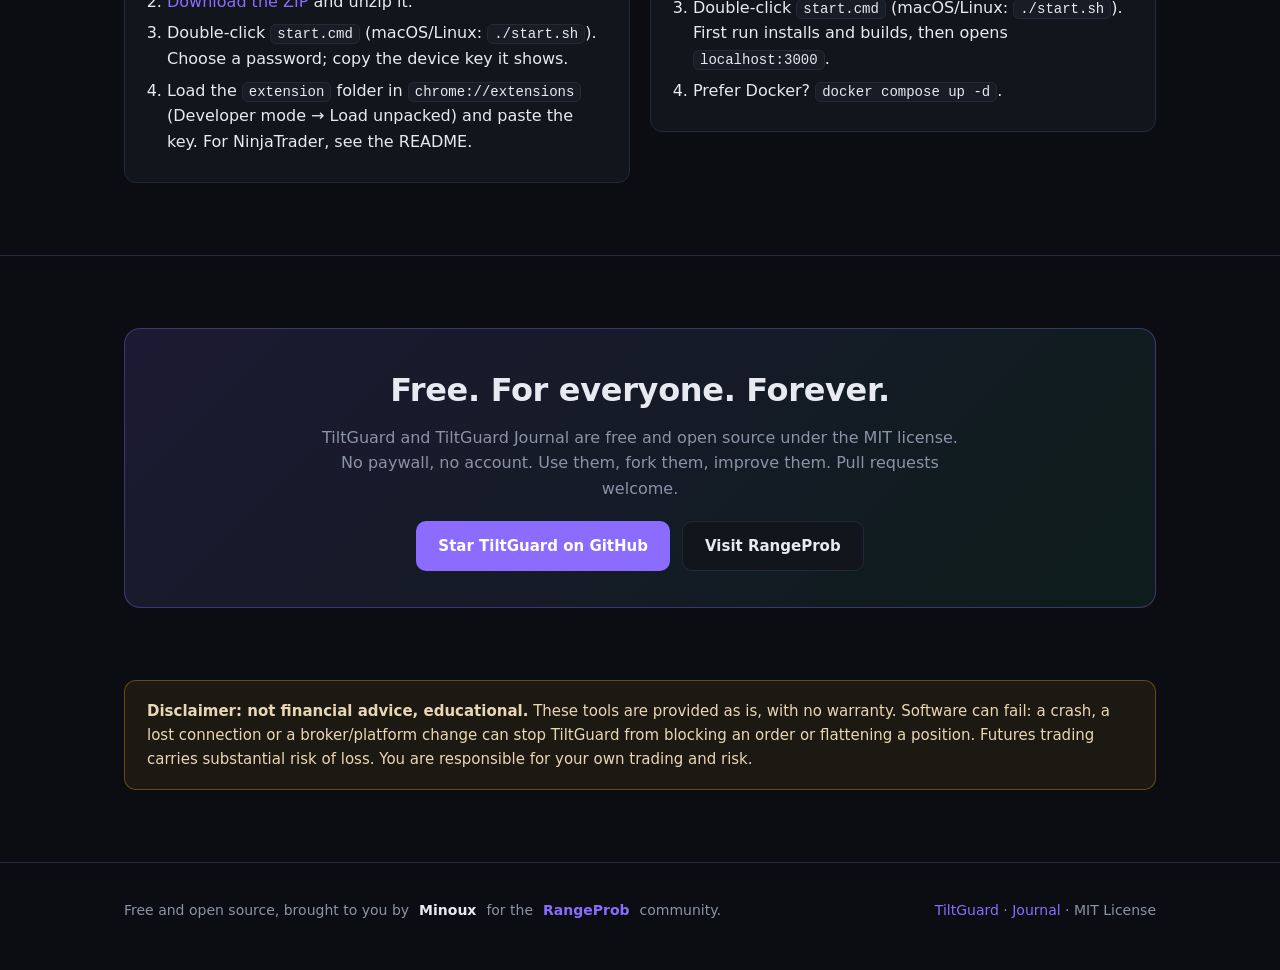
==== commit 586ec2df: "Privacy: no external fonts; document that everything stays local Co-Authored-By: Claude Opus 5.5 <no" ====
--- a/docs/index.html
+++ b/docs/index.html
@@ -139,6 +139,7 @@
 <section id="install"><div class="wrap">
   <h2>Install in a few minutes</h2>
   <p class="sub">No account, no subscription. Everything runs on your own computer.</p>
+  <p class="sub" style="margin-top:-24px"><b style="color:var(--green)">Private by design:</b> your rules, trades and journal are stored locally on your PC. No telemetry, no tracking, nothing is sent to us. The extension only talks to your local TiltGuard server and to the trading platform you're already logged into; the journal only connects to a broker or AI service if you set one up.</p>
   <div class="split">
     <div class="card">
       <h3>TiltGuard</h3>
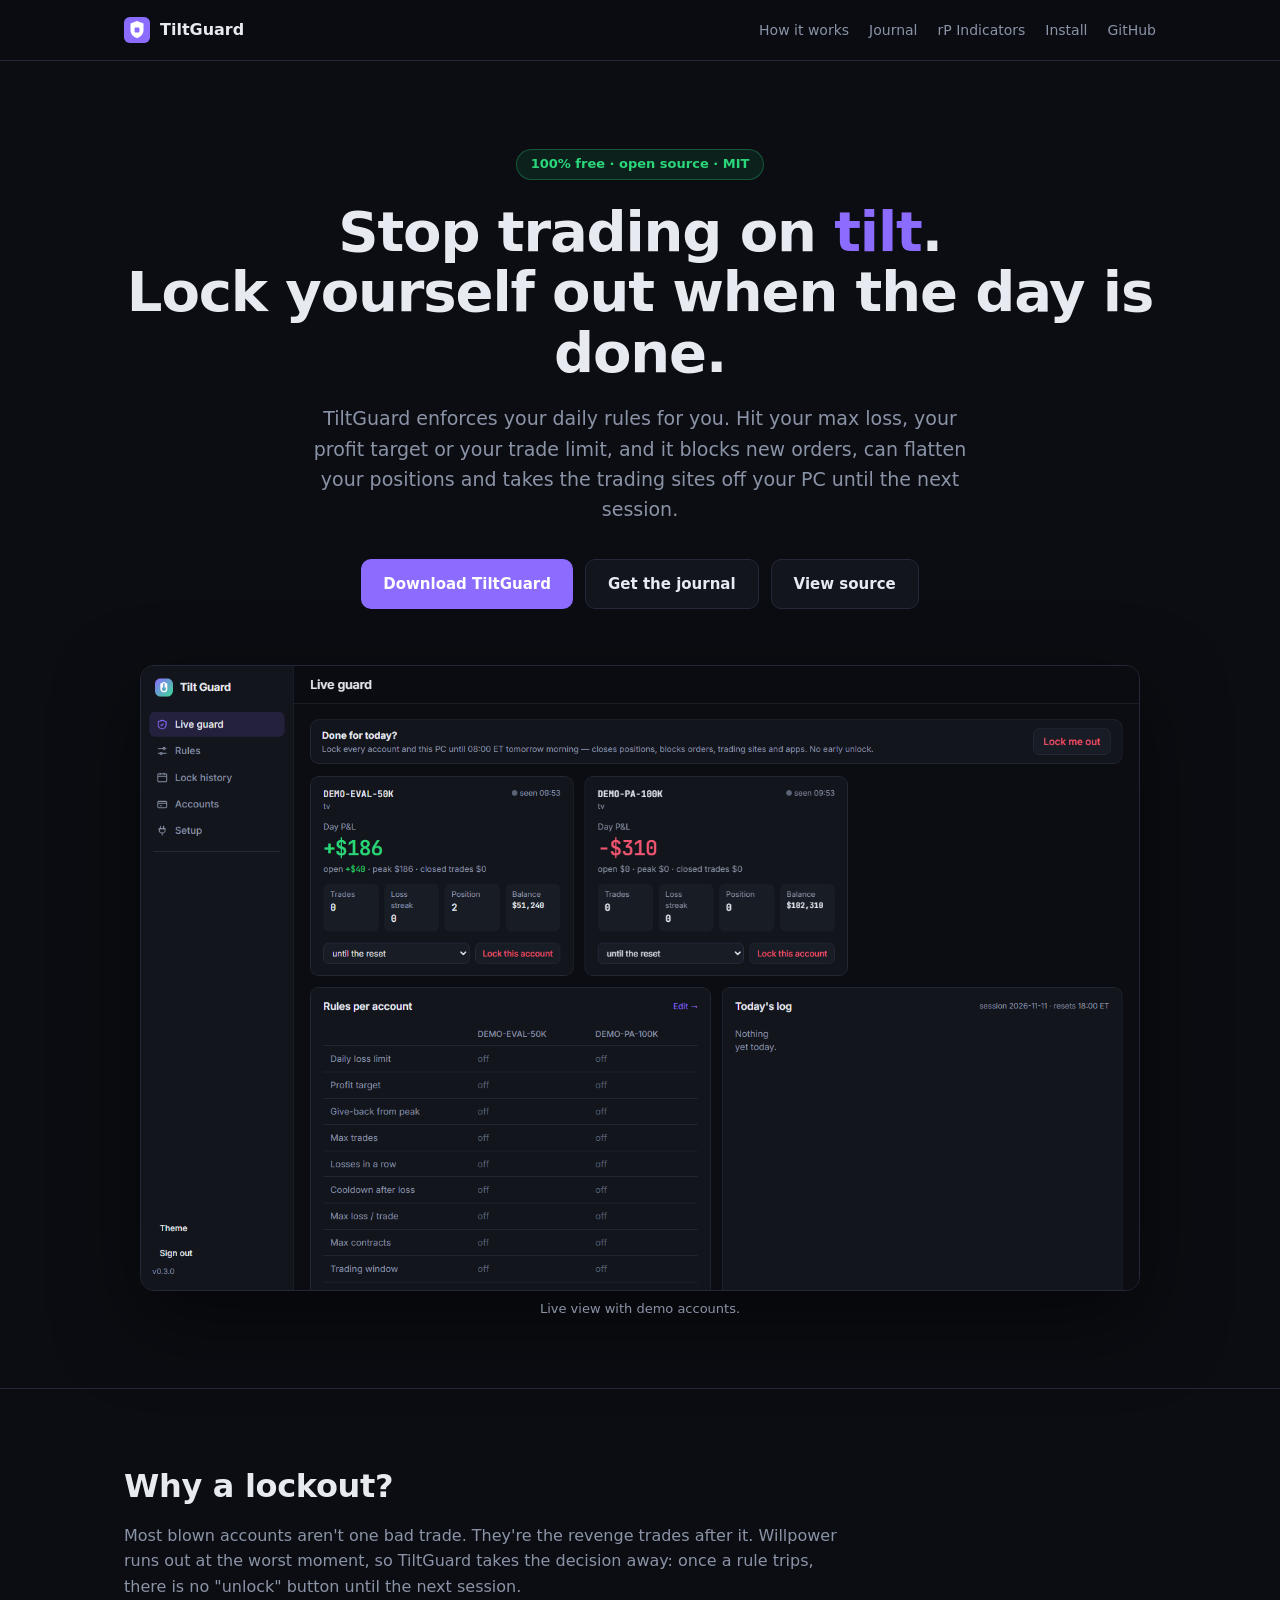
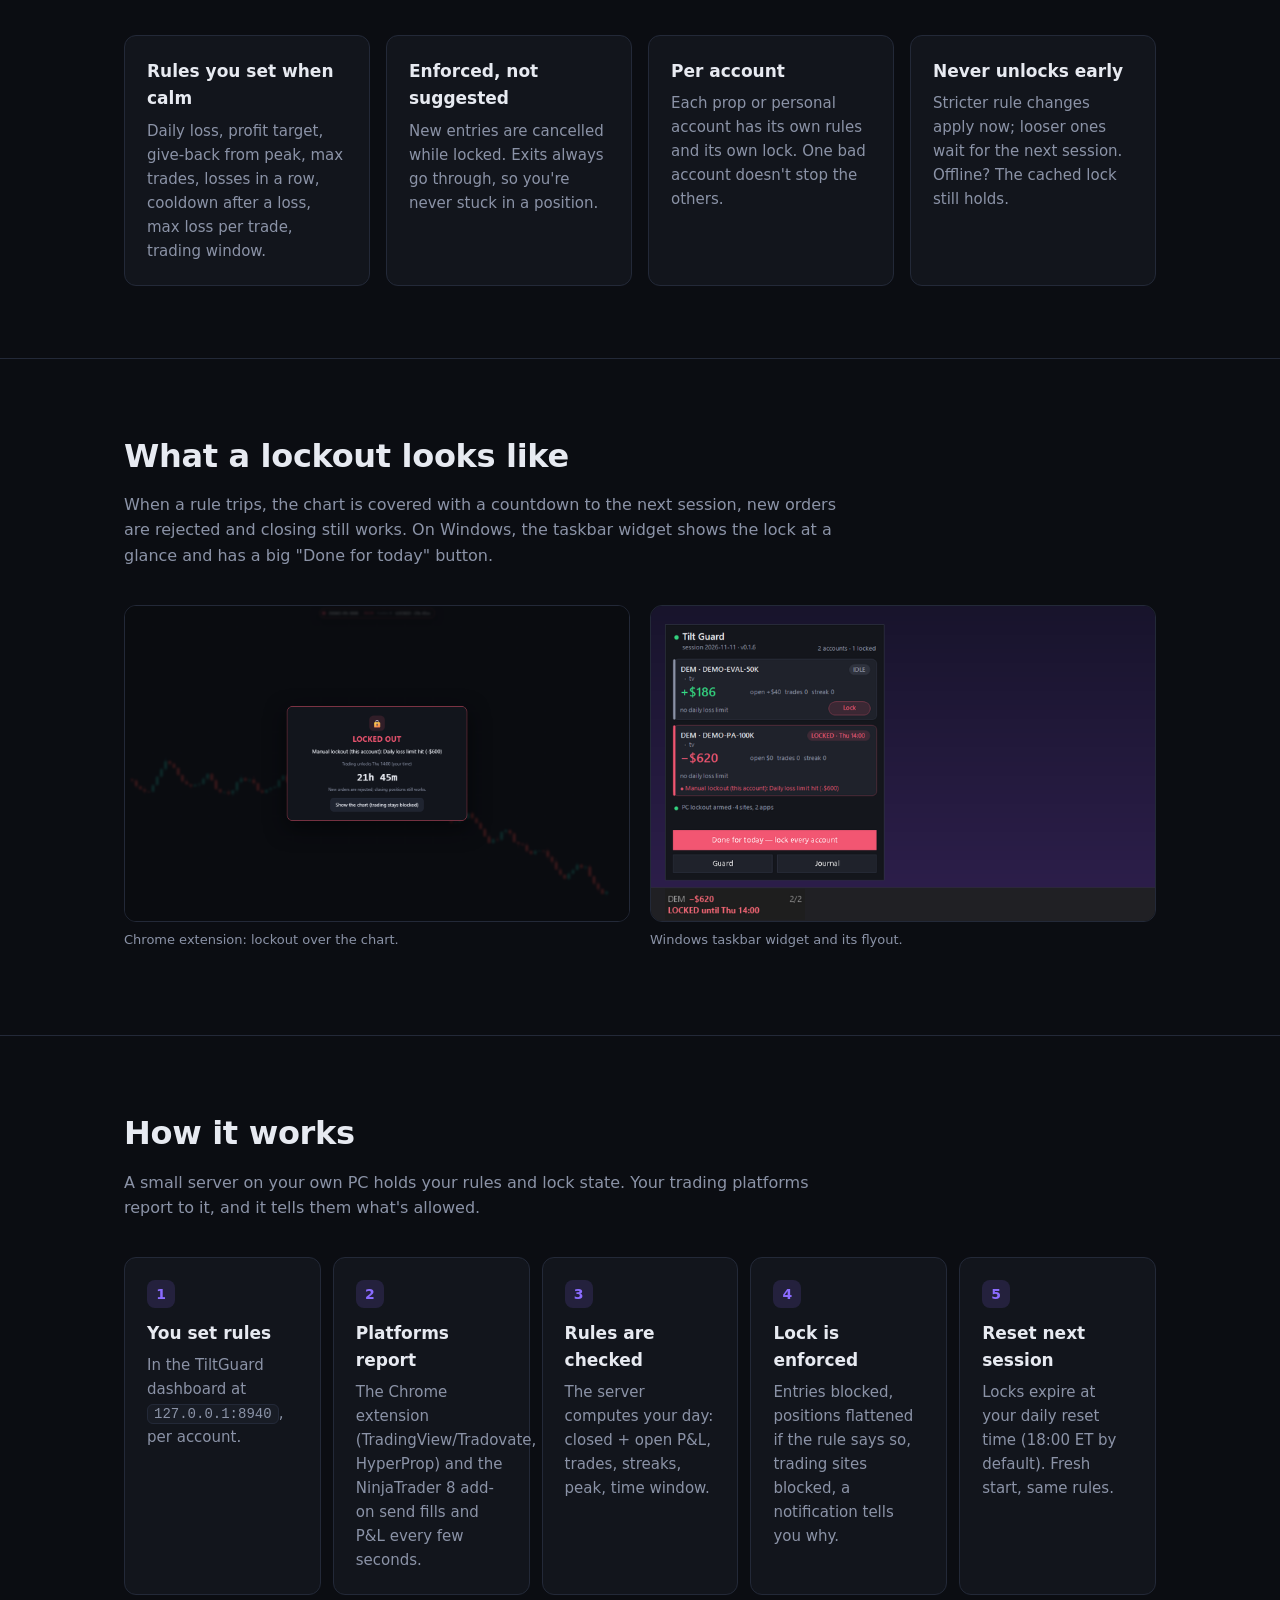
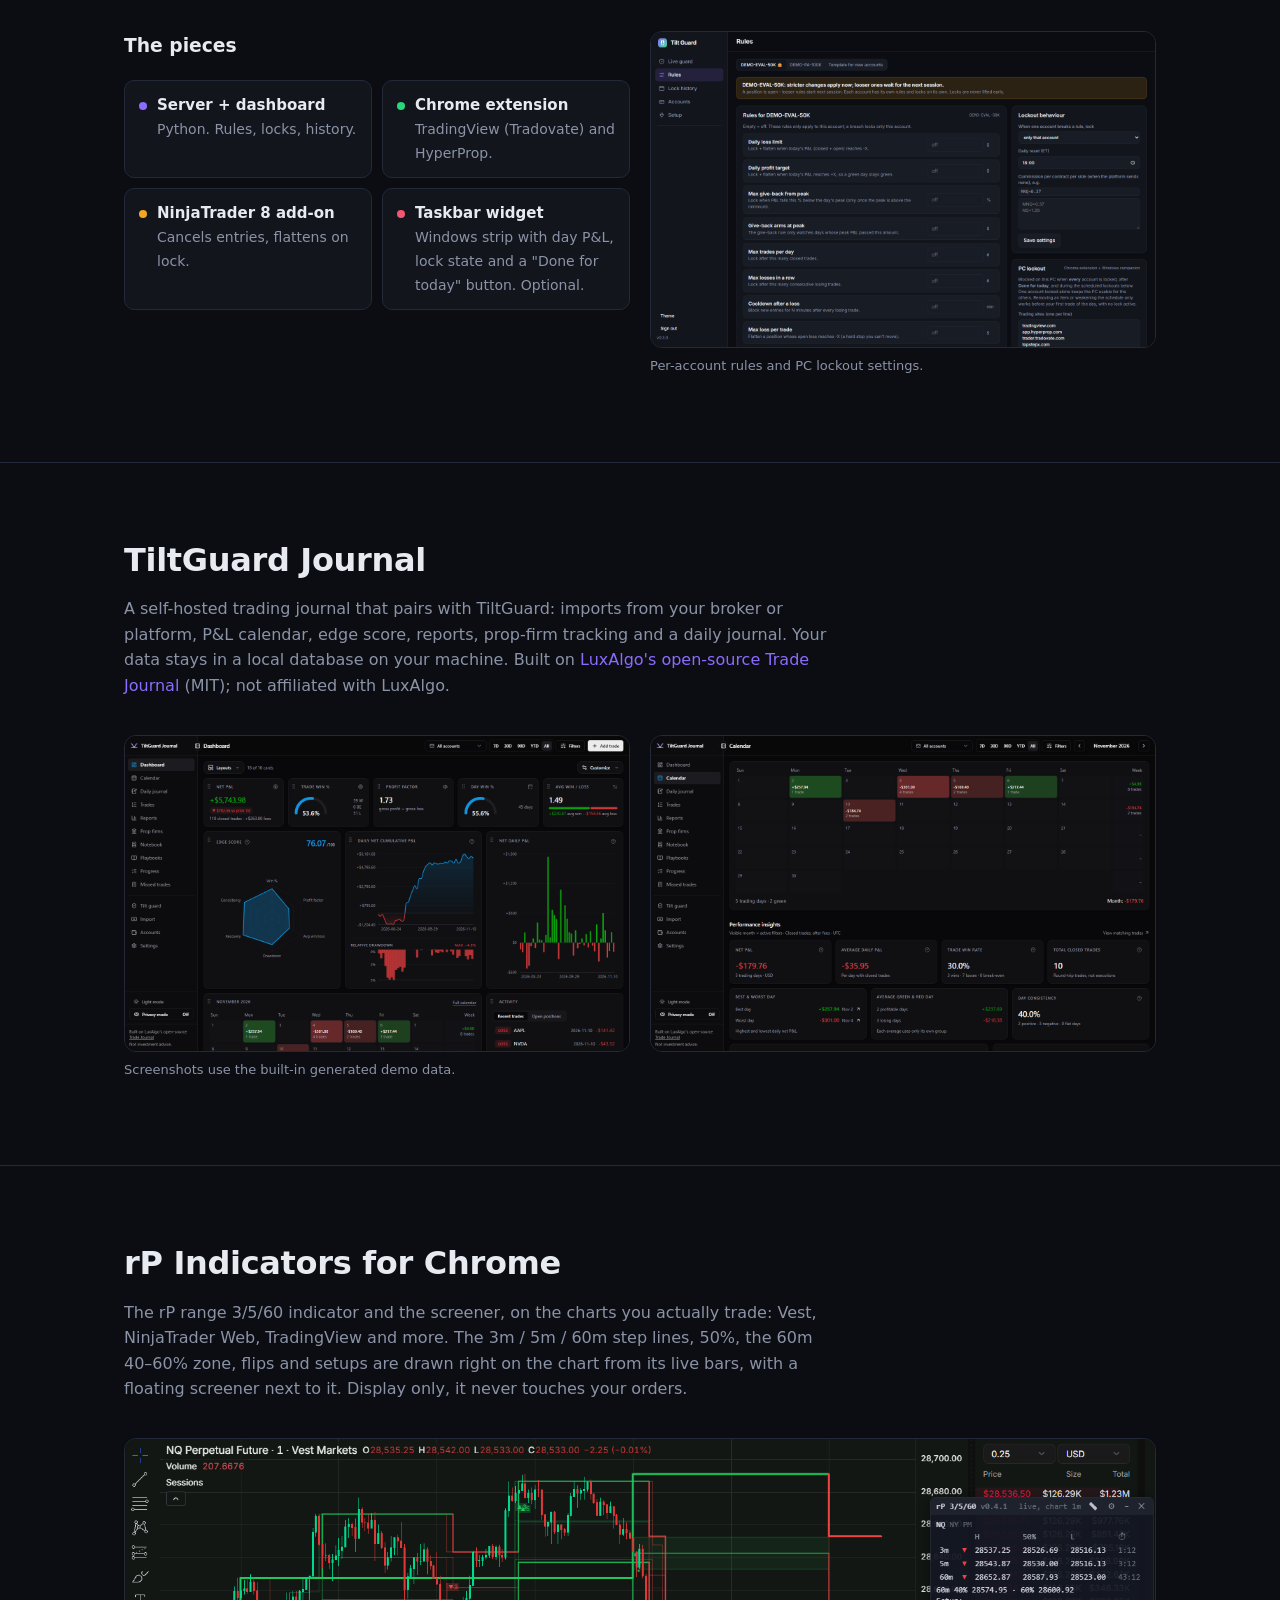
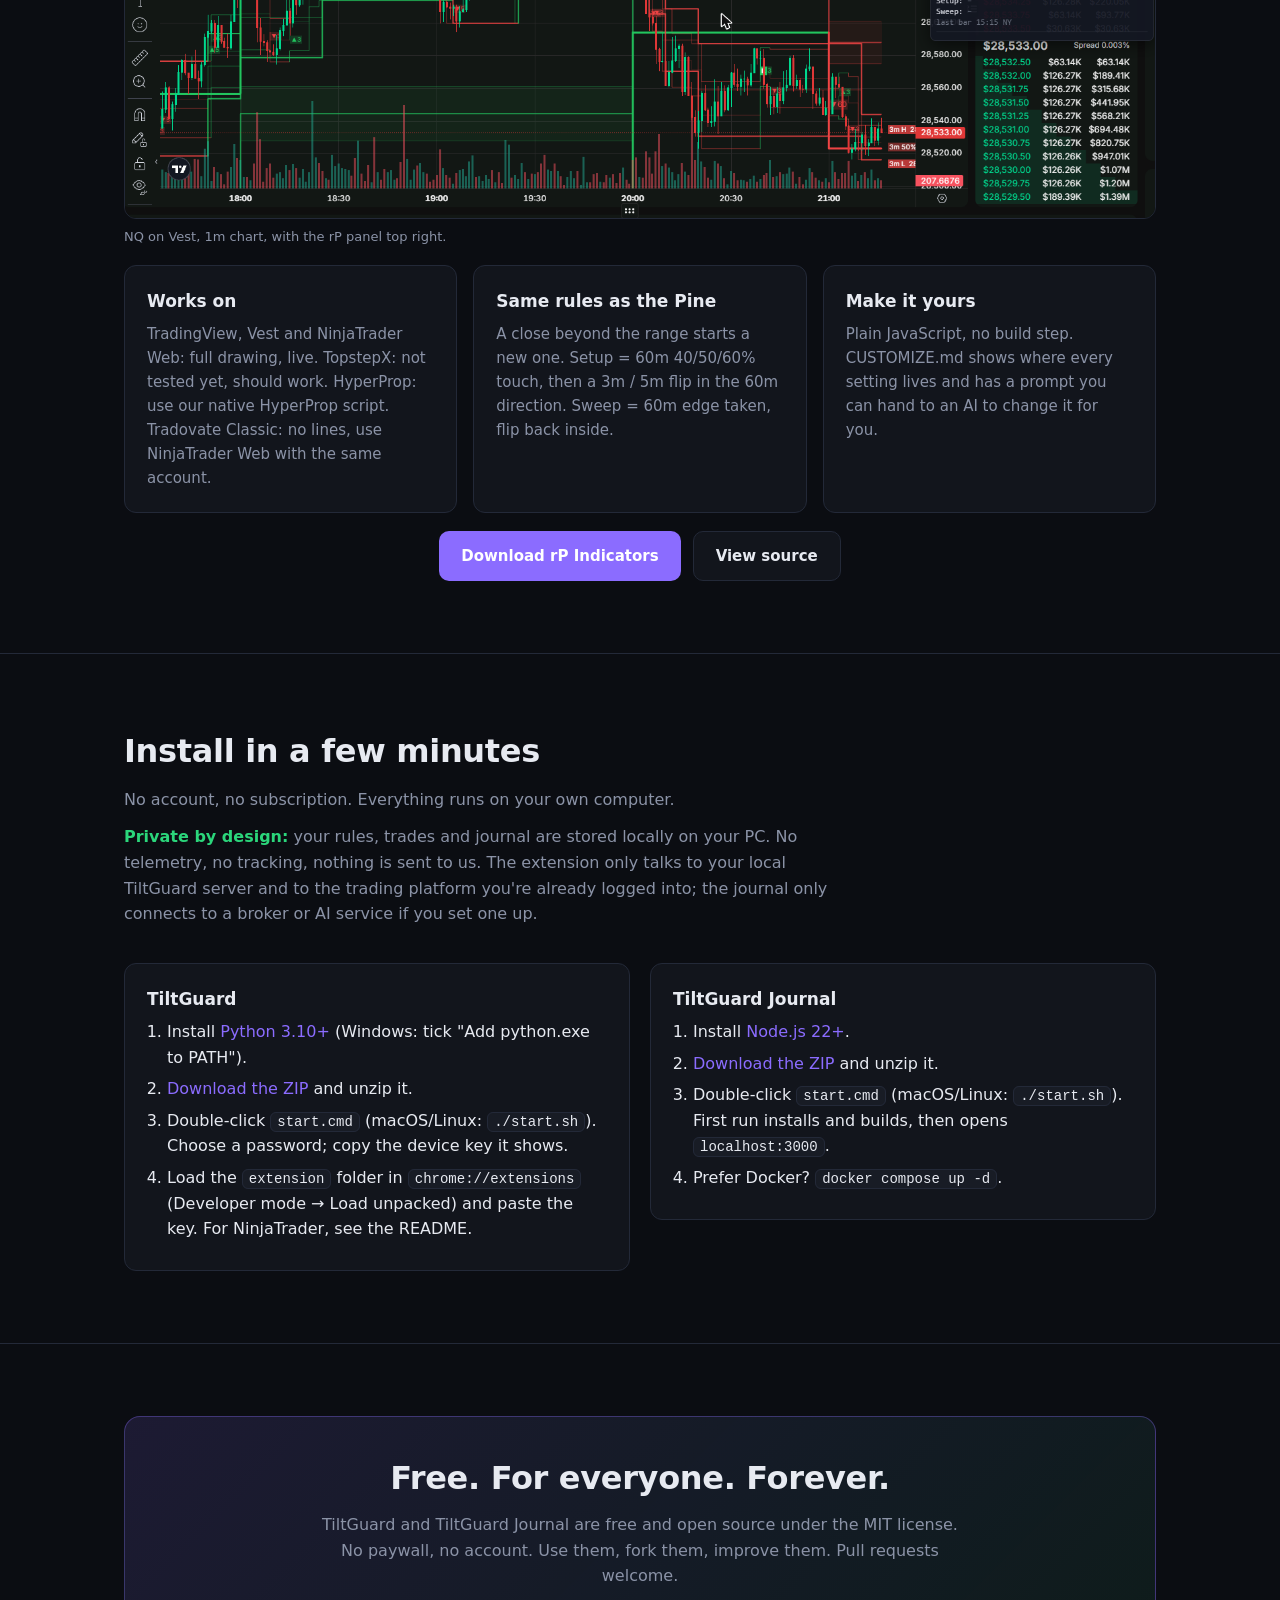
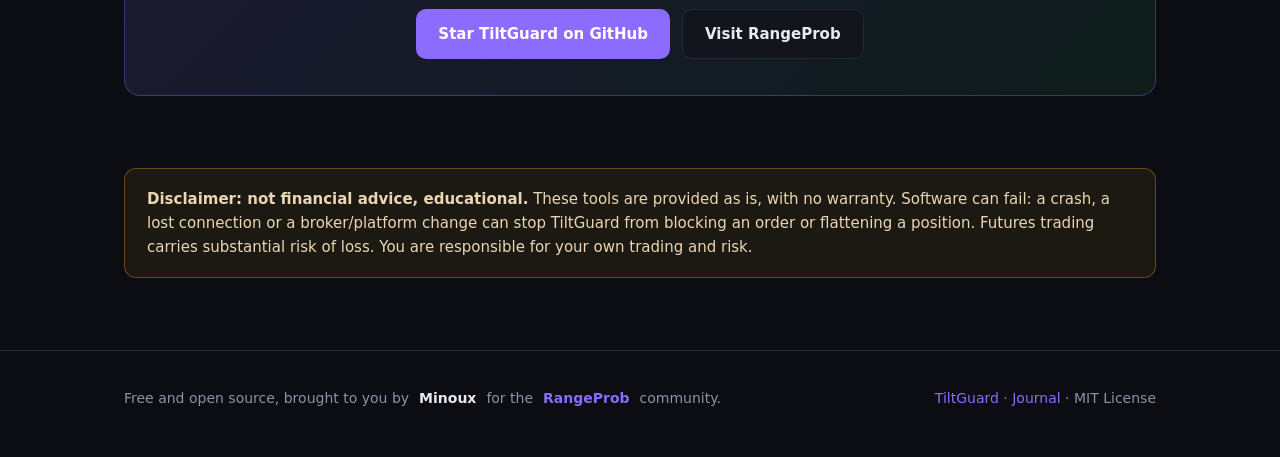
==== commit b26cb4a0: "Page: add rP Indicators for Chrome section" ====
--- a/docs/index.html
+++ b/docs/index.html
@@ -64,7 +64,7 @@
 <nav><div class="wrap">
   <a class="brand" href="#"><img src="img/icon.svg" alt="">TiltGuard</a>
   <div class="links">
-    <a href="#how">How it works</a><a href="#journal">Journal</a><a href="#install">Install</a>
+    <a href="#how">How it works</a><a href="#journal">Journal</a><a href="#rp">rP Indicators</a><a href="#install">Install</a>
     <a href="https://github.com/Aminou973/tiltguard">GitHub</a>
   </div>
 </div></nav>
@@ -134,6 +134,22 @@
     <div class="shot"><img src="img/journal-calendar.png" alt="TiltGuard Journal P&L calendar with demo data" loading="lazy"></div>
   </div>
   <p class="cap">Screenshots use the built-in generated demo data.</p>
+</div></section>
+
+<section id="rp"><div class="wrap">
+  <h2>rP Indicators for Chrome</h2>
+  <p class="sub">The rP range 3/5/60 indicator and the screener, on the charts you actually trade: Vest, NinjaTrader Web, TradingView and more. The 3m / 5m / 60m step lines, 50%, the 60m 40–60% zone, flips and setups are drawn right on the chart from its live bars, with a floating screener next to it. Display only, it never touches your orders.</p>
+  <div class="shot"><img src="img/rp-indicators-vest.png" alt="NQ 1 minute chart on Vest with the rP 3m, 5m and 60m ranges and the floating rP panel" loading="lazy"></div>
+  <p class="cap" style="margin-bottom:18px">NQ on Vest, 1m chart, with the rP panel top right.</p>
+  <div class="grid">
+    <div class="card"><h3>Works on</h3><p>TradingView, Vest and NinjaTrader Web: full drawing, live. TopstepX: not tested yet, should work. HyperProp: use our native HyperProp script. Tradovate Classic: no lines, use NinjaTrader Web with the same account.</p></div>
+    <div class="card"><h3>Same rules as the Pine</h3><p>A close beyond the range starts a new one. Setup = 60m 40/50/60% touch, then a 3m / 5m flip in the 60m direction. Sweep = 60m edge taken, flip back inside.</p></div>
+    <div class="card"><h3>Make it yours</h3><p>Plain JavaScript, no build step. CUSTOMIZE.md shows where every setting lives and has a prompt you can hand to an AI to change it for you.</p></div>
+  </div>
+  <div class="cta" style="display:flex;gap:12px;flex-wrap:wrap;margin-top:18px">
+    <a class="btn primary" href="https://github.com/Aminou973/rp-indicators-chrome/archive/refs/heads/main.zip">Download rP Indicators</a>
+    <a class="btn ghost" href="https://github.com/Aminou973/rp-indicators-chrome">View source</a>
+  </div>
 </div></section>
 
 <section id="install"><div class="wrap">
